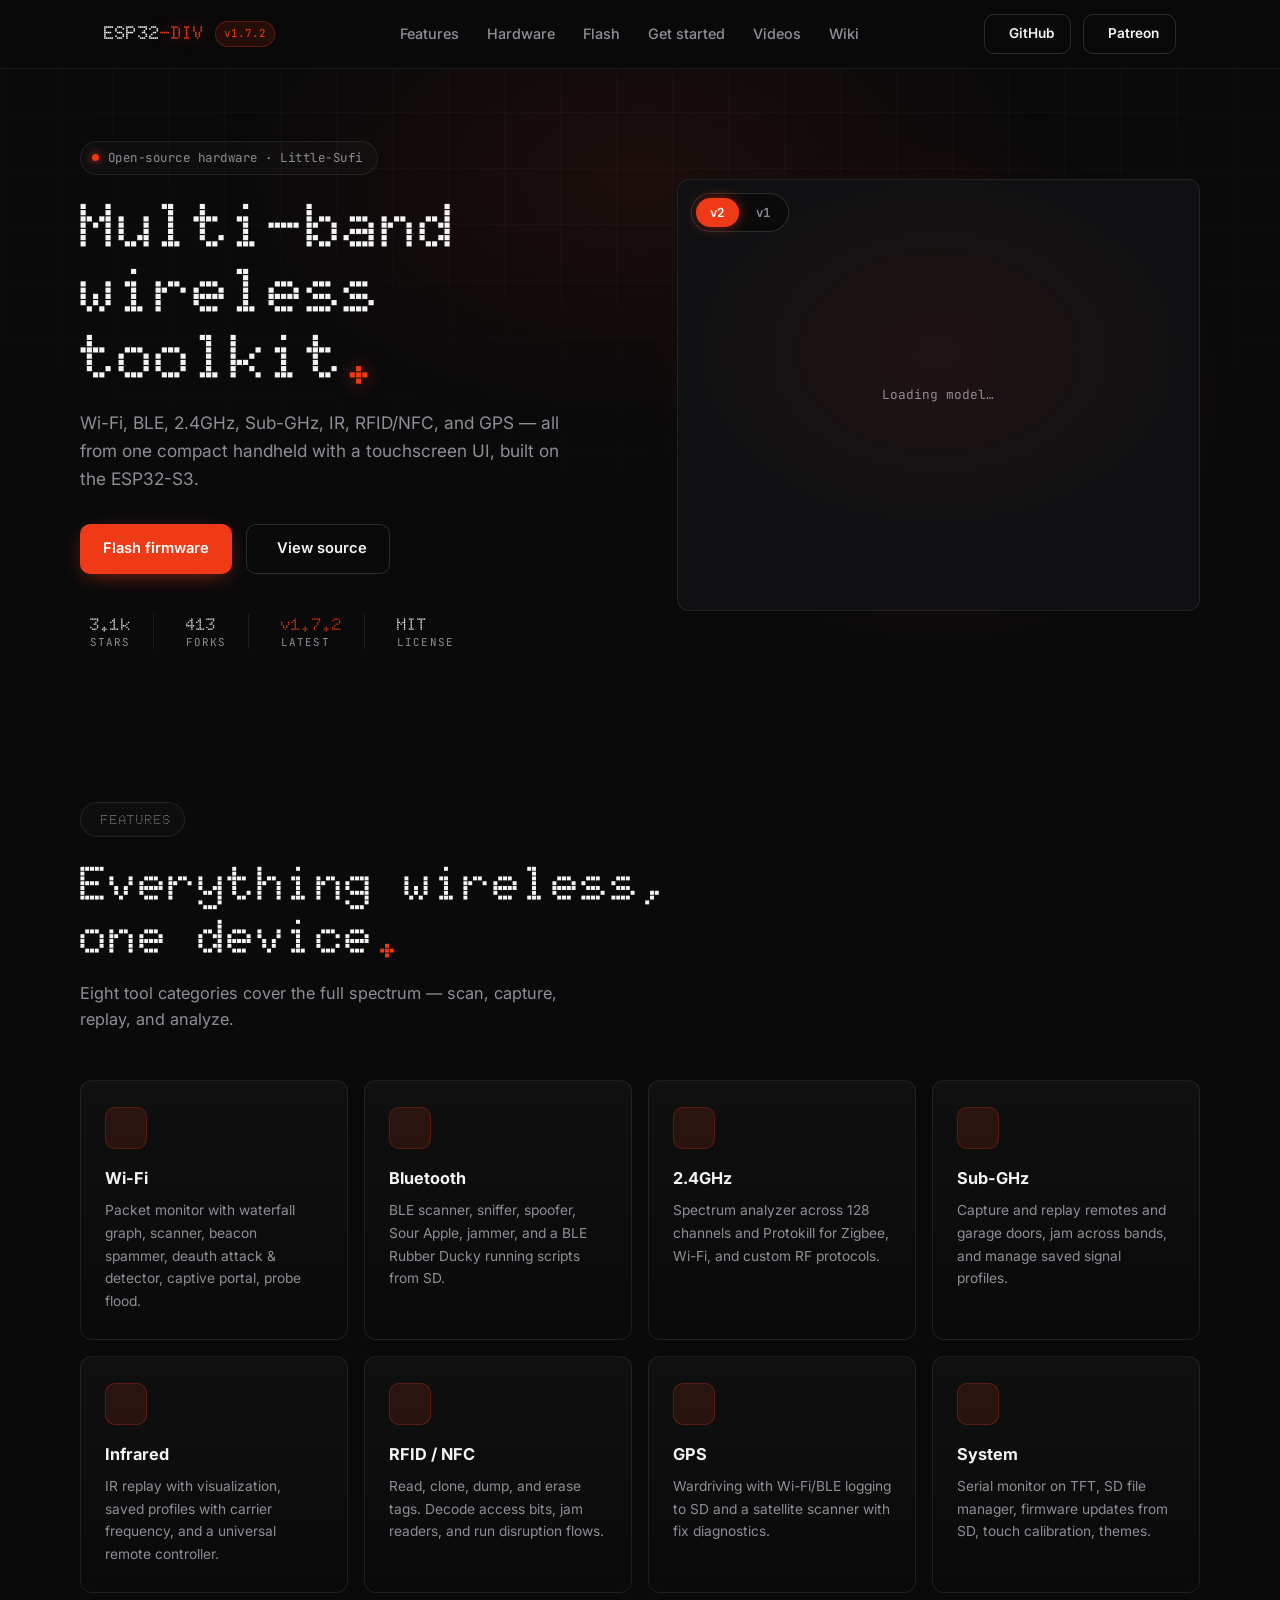
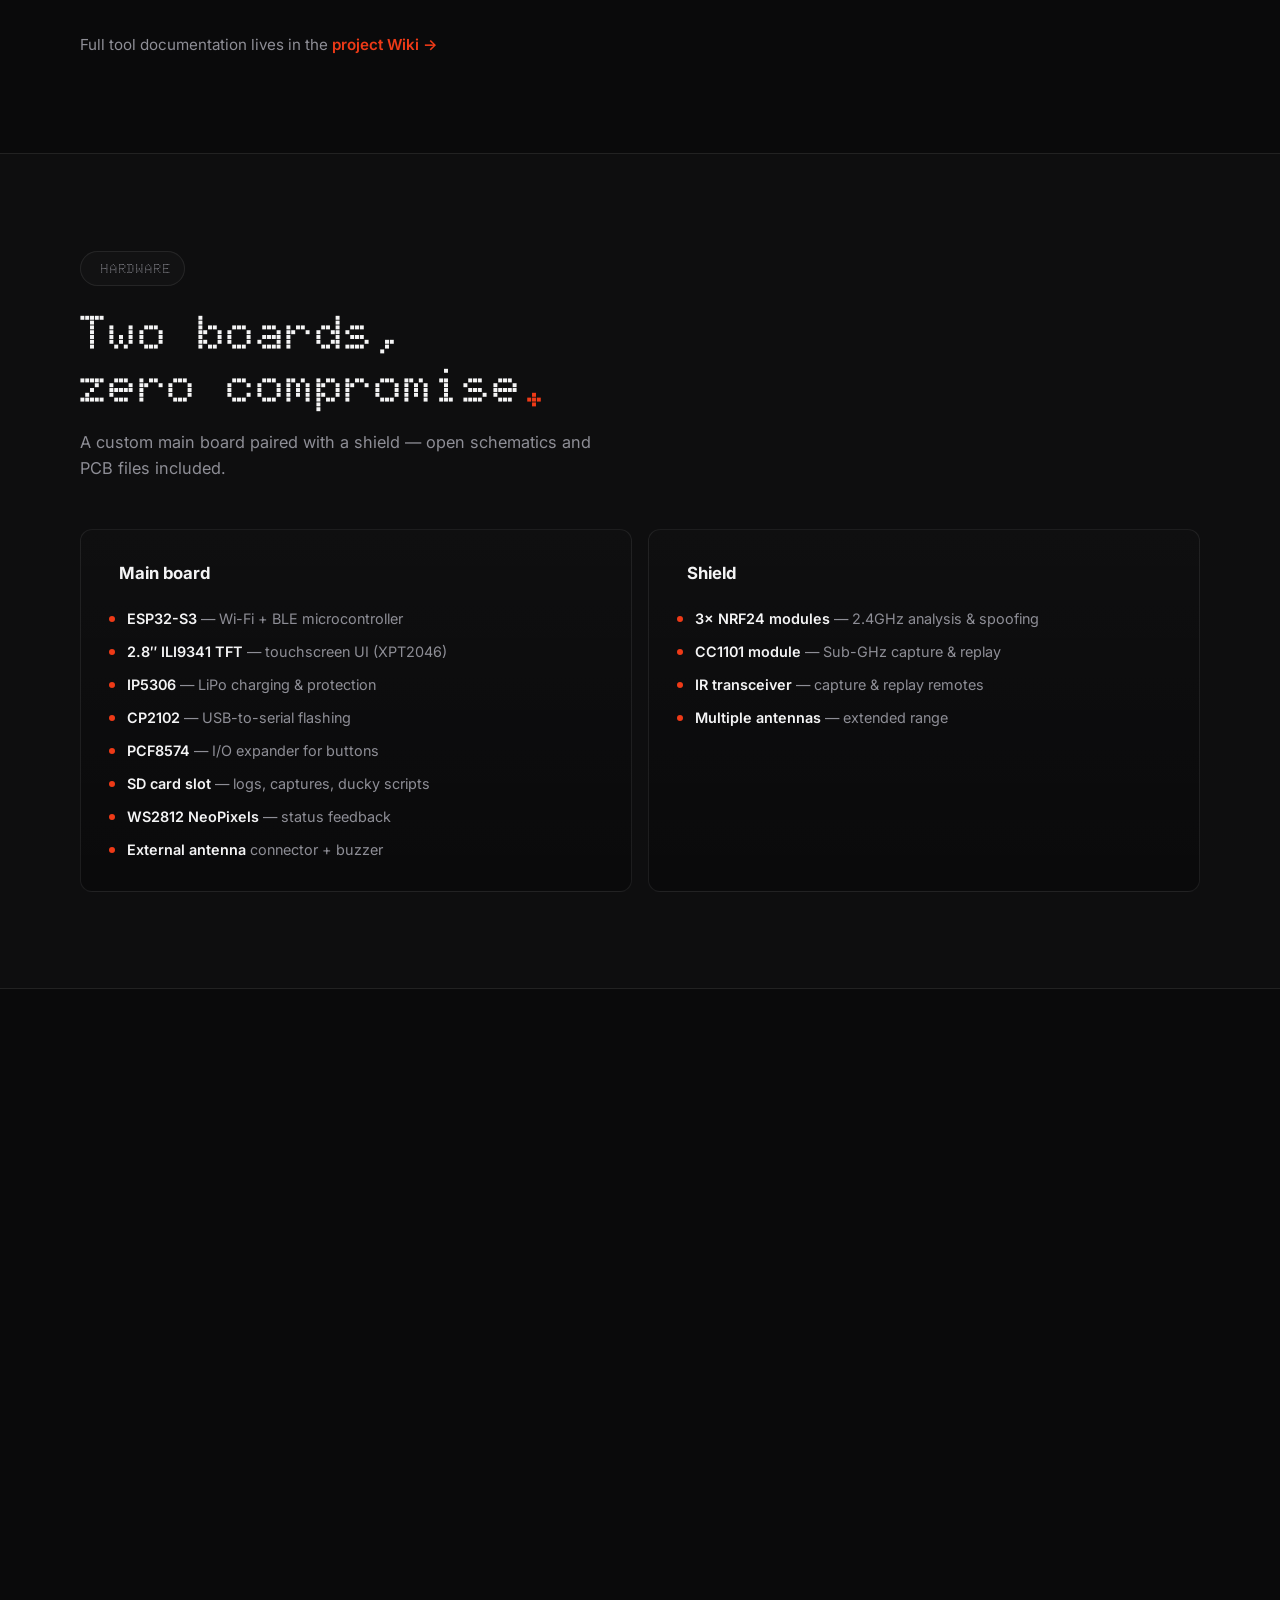
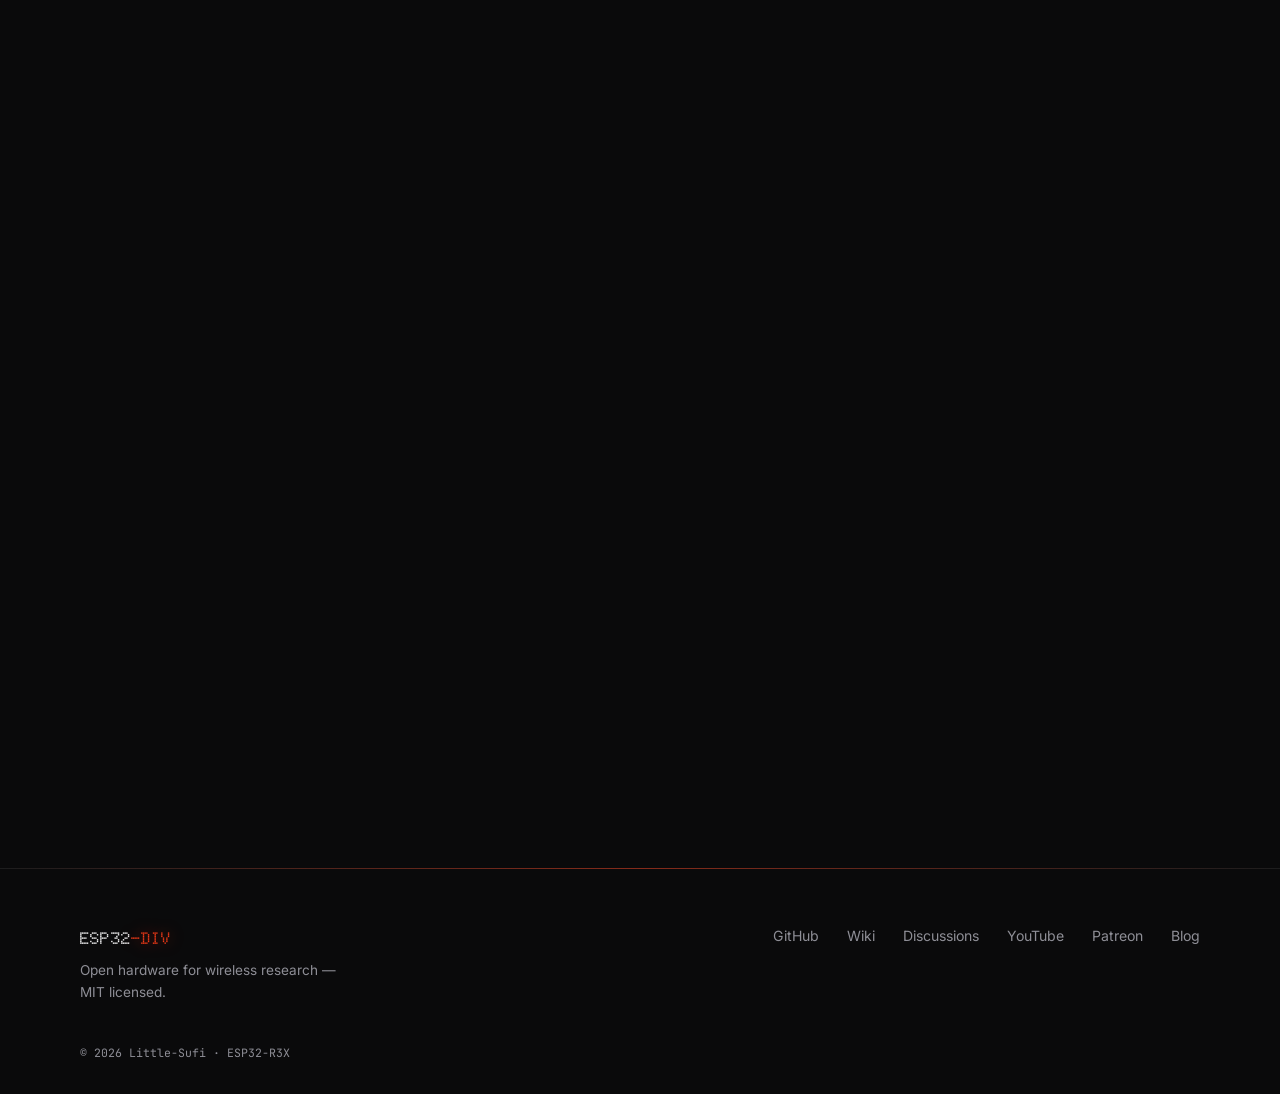
==== docs/index.html @ d854c5d6 "Release ESP32-R3X v2.0.0 firmware by Little-Sufi (ESP32-S3 ONLY) with custom R3X cyber animations an" ====
<!DOCTYPE html>
<html lang="en">
<head>
  <meta charset="UTF-8" />
  <meta name="viewport" content="width=device-width, initial-scale=1.0" />
  <meta name="description" content="ESP32-R3X — open-source multi-band wireless toolkit on ESP32-S3. Wi-Fi, BLE, 2.4GHz, Sub-GHz, IR, RFID/NFC, and GPS in one handheld device." />
  <title>ESP32-R3X — Multi-band Wireless Toolkit</title>
  <meta name="theme-color" content="#0a0a0b" />

  <meta property="og:type" content="website" />
  <meta property="og:title" content="ESP32-R3X — Multi-band Wireless Toolkit" />
  <meta property="og:description" content="Wi-Fi, BLE, 2.4GHz, Sub-GHz, IR, RFID/NFC, and GPS — one open-source handheld built on ESP32-S3." />
  <meta name="twitter:card" content="summary_large_image" />
  <meta name="twitter:title" content="ESP32-R3X — Little-Sufi" />
  <meta name="twitter:description" content="Open-source multi-band wireless research toolkit on ESP32-S3." />

  <link rel="icon" href="favicon.svg" type="image/svg+xml" />
  <link rel="preconnect" href="https://fonts.googleapis.com" />
  <link rel="preconnect" href="https://fonts.gstatic.com" crossorigin />
  <link href="https://fonts.googleapis.com/css2?family=Inter:wght@400;500;600;700;800&family=JetBrains+Mono:wght@400;500;600&family=Doto:wght@100..900&display=swap" rel="stylesheet" />
  <link rel="stylesheet" href="https://cdn.jsdelivr.net/npm/@tabler/icons-webfont@2.44.0/tabler-icons.min.css" />
  <link rel="stylesheet" href="https://cdn.jsdelivr.net/npm/@hackernoon/pixel-icon-library/fonts/iconfont.css" />
  <link rel="stylesheet" href="style.css" />

  <!-- ESP Web Tools -->
  <script type="module" src="https://unpkg.com/esp-web-tools@10/dist/web/install-button.js?module"></script>

  <script type="importmap">
    {
      "imports": {
        "three": "./vendor/three.module.js",
        "three/addons/": "./vendor/"
      }
    }
  </script>
</head>
<body>

  <!-- ── Navbar ────────────────────────────── -->
  <header class="nav">
    <div class="nav__inner">
      <a href="#" class="nav__brand">
        <span class="nav__logo">ESP32<em>-DIV</em></span>
        <span class="nav__badge" data-repo-version>v1.7.2</span>
      </a>
      <nav class="nav__links" id="nav-links">
        <a href="#features">Features</a>
        <a href="#hardware">Hardware</a>
        <a href="#flash">Flash</a>
        <a href="#start">Get started</a>
        <a href="#videos">Videos</a>
        <a href="https://github.com/Little-Sufi/ESP32-R3X/wiki" target="_blank" rel="noopener">Wiki</a>
      </nav>
      <div class="nav__actions">
        <a class="btn btn--ghost btn--sm" href="https://github.com/Little-Sufi/ESP32-R3X" target="_blank" rel="noopener">
          <i class="hn hn-github"></i> GitHub
        </a>
        <a class="btn btn--ghost btn--sm" href="https://www.patreon.com/c/Little-Sufi" target="_blank" rel="noopener">
          <i class="hn hn-heart"></i> Patreon
        </a>
        <button class="nav__burger" id="nav-burger" aria-label="Menu"><i class="ti ti-menu-2"></i></button>
      </div>
    </div>
  </header>

  <main>

    <!-- ── Hero ────────────────────────────── -->
    <section class="hero">
      <div class="hero__inner">
        <div class="hero__copy">
          <p class="hero__kicker"><span class="hero__kicker-dot"></span>Open-source hardware · Little-Sufi</p>
          <h1 class="hero__title">Multi-band wireless toolkit<span class="accent">.</span></h1>
          <p class="hero__sub">
            Wi-Fi, BLE, 2.4GHz, Sub-GHz, IR, RFID/NFC, and GPS — all from one compact
            handheld with a touchscreen UI, built on the ESP32-S3.
          </p>
          <div class="hero__cta">
            <a href="#flash" class="btn btn--primary">Flash firmware</a>
            <a href="https://github.com/Little-Sufi/ESP32-R3X" class="btn btn--ghost" target="_blank" rel="noopener">
              <i class="hn hn-github"></i> View source
            </a>
          </div>
          <div class="hero__stats">
            <div class="stat">
              <i class="hn hn-star stat__icon" aria-hidden="true"></i>
              <div class="stat__body">
                <span class="stat__v" id="repo-stars">3.1k</span>
                <span class="stat__l">stars</span>
              </div>
            </div>
            <div class="stat">
              <i class="hn hn-fork stat__icon" aria-hidden="true"></i>
              <div class="stat__body">
                <span class="stat__v" id="repo-forks">413</span>
                <span class="stat__l">forks</span>
              </div>
            </div>
            <div class="stat">
              <i class="hn hn-tag stat__icon" aria-hidden="true"></i>
              <div class="stat__body">
                <span class="stat__v" data-repo-version>v1.7.2</span>
                <span class="stat__l">latest</span>
              </div>
            </div>
            <div class="stat">
              <i class="hn hn-check-circle stat__icon" aria-hidden="true"></i>
              <div class="stat__body">
                <span class="stat__v">MIT</span>
                <span class="stat__l">license</span>
              </div>
            </div>
          </div>
        </div>
        <div class="hero__visual">
          <div class="model-switch" id="model-switch" data-target="hero-viewer" role="group" aria-label="Choose board model">
            <button type="button" class="is-active" data-model-src="models/ESP32R3X2.glb">v2</button>
            <button type="button" data-model-src="models/ESP32R3Xv1.glb?v=20260613b">v1</button>
          </div>
          <div class="viewer" id="hero-viewer" data-model="models/ESP32R3X2.glb">
            <canvas></canvas>
            <p class="viewer__status">Loading model…</p>
            <span class="viewer__hint"><i class="ti ti-hand-move"></i> drag to rotate</span>
          </div>
        </div>
      </div>
    </section>

    <!-- ── Features ────────────────────────── -->
    <section class="section" id="features">
      <div class="section__inner">
        <span class="eyebrow"><i class="hn hn-wifi"></i>Features</span>
        <h2 class="section__title">Everything wireless,<br />one device<span class="accent">.</span></h2>
        <p class="section__sub">Eight tool categories cover the full spectrum — scan, capture, replay, and analyze.</p>

        <div class="grid">
          <div class="card" data-reveal>
            <div class="card__icon"><i class="ti ti-wifi"></i></div>
            <h3 class="card__title">Wi-Fi</h3>
            <p class="card__desc">Packet monitor with waterfall graph, scanner, beacon spammer, deauth attack &amp; detector, captive portal, probe flood.</p>
          </div>
          <div class="card" data-reveal>
            <div class="card__icon"><i class="ti ti-bluetooth"></i></div>
            <h3 class="card__title">Bluetooth</h3>
            <p class="card__desc">BLE scanner, sniffer, spoofer, Sour Apple, jammer, and a BLE Rubber Ducky running scripts from SD.</p>
          </div>
          <div class="card" data-reveal>
            <div class="card__icon"><i class="ti ti-antenna"></i></div>
            <h3 class="card__title">2.4GHz</h3>
            <p class="card__desc">Spectrum analyzer across 128 channels and Protokill for Zigbee, Wi-Fi, and custom RF protocols.</p>
          </div>
          <div class="card" data-reveal>
            <div class="card__icon"><i class="ti ti-radio"></i></div>
            <h3 class="card__title">Sub-GHz</h3>
            <p class="card__desc">Capture and replay remotes and garage doors, jam across bands, and manage saved signal profiles.</p>
          </div>
          <div class="card" data-reveal>
            <div class="card__icon"><i class="ti ti-device-remote"></i></div>
            <h3 class="card__title">Infrared</h3>
            <p class="card__desc">IR replay with visualization, saved profiles with carrier frequency, and a universal remote controller.</p>
          </div>
          <div class="card" data-reveal>
            <div class="card__icon"><i class="ti ti-nfc"></i></div>
            <h3 class="card__title">RFID / NFC</h3>
            <p class="card__desc">Read, clone, dump, and erase tags. Decode access bits, jam readers, and run disruption flows.</p>
          </div>
          <div class="card" data-reveal>
            <div class="card__icon"><i class="ti ti-satellite"></i></div>
            <h3 class="card__title">GPS</h3>
            <p class="card__desc">Wardriving with Wi-Fi/BLE logging to SD and a satellite scanner with fix diagnostics.</p>
          </div>
          <div class="card" data-reveal>
            <div class="card__icon"><i class="ti ti-settings"></i></div>
            <h3 class="card__title">System</h3>
            <p class="card__desc">Serial monitor on TFT, SD file manager, firmware updates from SD, touch calibration, themes.</p>
          </div>
        </div>

        <p class="section__more">
          Full tool documentation lives in the
          <a href="https://github.com/Little-Sufi/ESP32-R3X/wiki" target="_blank" rel="noopener">project Wiki →</a>
        </p>
      </div>
    </section>

    <!-- ── Hardware ────────────────────────── -->
    <section class="section section--alt" id="hardware">
      <div class="section__inner">
        <span class="eyebrow"><i class="hn hn-cog"></i>Hardware</span>
        <h2 class="section__title">Two boards,<br />zero compromise<span class="accent">.</span></h2>
        <p class="section__sub">A custom main board paired with a shield — open schematics and PCB files included.</p>

        <div class="hw">
          <div class="hw__col" data-reveal>
            <h3 class="hw__head"><i class="ti ti-cpu"></i> Main board</h3>
            <ul class="hw__list">
              <li><strong>ESP32-S3</strong> — Wi-Fi + BLE microcontroller</li>
              <li><strong>2.8″ ILI9341 TFT</strong> — touchscreen UI (XPT2046)</li>
              <li><strong>IP5306</strong> — LiPo charging &amp; protection</li>
              <li><strong>CP2102</strong> — USB-to-serial flashing</li>
              <li><strong>PCF8574</strong> — I/O expander for buttons</li>
              <li><strong>SD card slot</strong> — logs, captures, ducky scripts</li>
              <li><strong>WS2812 NeoPixels</strong> — status feedback</li>
              <li><strong>External antenna</strong> connector + buzzer</li>
            </ul>
          </div>
          <div class="hw__col" data-reveal>
            <h3 class="hw__head"><i class="ti ti-shield"></i> Shield</h3>
            <ul class="hw__list">
              <li><strong>3× NRF24 modules</strong> — 2.4GHz analysis &amp; spoofing</li>
              <li><strong>CC1101 module</strong> — Sub-GHz capture &amp; replay</li>
              <li><strong>IR transceiver</strong> — capture &amp; replay remotes</li>
              <li><strong>Multiple antennas</strong> — extended range</li>
            </ul>
          </div>
        </div>
      </div>
    </section>

    <!-- ── Web Flasher ─────────────────────── -->
    <section class="section" id="flash">
      <div class="section__inner">
        <span class="eyebrow"><i class="hn hn-bolt"></i>Flash</span>
        <h2 class="section__title">Flash from<br />your browser<span class="accent">.</span></h2>
        <p class="section__sub">No toolchain needed — pick your board, plug in USB, and flash <span data-repo-version>v1.7.2</span> over Web Serial.</p>

        <div class="flasher" data-reveal>
          <div class="flasher__head">
            <div>
              <p class="flasher__label">Latest firmware</p>
              <p class="flasher__ver" data-repo-version>v1.7.2</p>
            </div>
            <a class="flasher__releases" id="releases-link" href="https://github.com/Little-Sufi/ESP32-R3X/releases" target="_blank" rel="noopener">
              All releases <i class="ti ti-arrow-up-right"></i>
            </a>
          </div>

          <div class="flasher__boards" id="board-picker">
            <button class="board is-active"
              data-board="v2"
              data-chip="ESP32-S3" data-size="1.7 MB" data-esptool="esp32s3">
              <span class="board__name">ESP32-R3X v2</span>
              <span class="board__chip">ESP32-S3 · custom PCB</span>
            </button>
            <button class="board"
              data-board="v1"
              data-chip="ESP32" data-size="1.8 MB" data-esptool="esp32">
              <span class="board__name">ESP32-R3X v1</span>
              <span class="board__chip">ESP32 · custom PCB</span>
            </button>
            <button class="board"
              data-board="cyd"
              data-chip="ESP32" data-size="1.8 MB" data-esptool="esp32">
              <span class="board__name">CYD</span>
              <span class="board__chip">ESP32 · Cheap Yellow Display</span>
            </button>
          </div>

          <div class="flasher__file">
            <i class="ti ti-file-code"></i>
            <div class="flasher__file-info">
              <span class="flasher__file-name" id="fw-name">ESP32-R3X-v2-v1.7.2-merged.bin</span>
              <span class="flasher__file-meta" id="fw-meta">ESP32-S3 · 1.7 MB · complete image (bootloader + partitions + app)</span>
            </div>
            <span class="flasher__file-tag" data-repo-version>v1.7.2</span>
          </div>

          <p class="flasher__warn" id="fw-stale-warn" hidden>
            <i class="ti ti-alert-circle"></i>
            Bundled web-flasher image for <span data-repo-version>v1.7.2</span> isn’t on this site yet —
            <a id="release-dl-link" href="https://github.com/Little-Sufi/ESP32-R3X/releases/latest" target="_blank" rel="noopener">download from GitHub Releases</a>.
          </p>

          <div class="flasher__action">
            <esp-web-install-button id="install-btn" manifest="manifest.json">
              <button slot="activate" class="btn btn--primary"><i class="hn hn-bolt"></i> Install firmware</button>
              <span slot="unsupported"></span>
              <span slot="not-allowed"></span>
            </esp-web-install-button>
            <a class="btn btn--ghost" id="dl-btn" href="firmware/ESP32-R3X-v2-v1.7.2-merged.bin" download>
              <i class="hn hn-download"></i> Download .bin
            </a>
          </div>

          <p class="flasher__warn" id="browser-warn">
            <i class="ti ti-alert-circle"></i>
            Web Serial requires Chrome or Edge on desktop. You can still download the binary and flash it with esptool below.
          </p>

          <p class="flasher__desktop">
            <a href="https://github.com/Little-Sufi/ESP32-R3X/tree/main/tools/esp32-r3x-flasher" target="_blank" rel="noopener">
              <i class="hn hn-cloud-download-alt"></i> Prefer a desktop app? Use ESP32-R3X Flasher
            </a>
            ·
            <a href="#start" data-start-tab="desktop">Setup guide</a>
          </p>

          <details class="flasher__alt">
            <summary><i class="ti ti-terminal-2"></i> Flash with esptool instead</summary>
            <div class="flasher__cmd-row">
              <code class="flasher__cmd" id="esptool-cmd">esptool.py --chip esp32s3 --baud 921600 write_flash 0x0 ESP32-R3X-v2-v1.7.2-merged.bin</code>
              <button class="btn btn--ghost btn--sm" id="copy-cmd" title="Copy command"><i class="ti ti-copy"></i></button>
            </div>
          </details>

          <ul class="flasher__tips">
            <li><i class="ti ti-plug"></i><span>Device not detected? Hold <strong>BOOT</strong>, tap <strong>RESET</strong>, then release BOOT and retry.</span></li>
            <li><i class="ti ti-usb"></i><span>Use a data-capable USB cable, not a charge-only one.</span></li>
            <li><i class="ti ti-info-circle"></i><span>Works on blank chips too — the installer writes the bootloader, partitions, and app. First install? Choose <strong>Erase&nbsp;device</strong> when prompted.</span></li>
            <li><i class="ti ti-refresh"></i><span>After flashing finishes, <strong>press&nbsp;RESET</strong> (or replug USB) — the board doesn't always restart on its own.</span></li>
          </ul>
        </div>
      </div>
    </section>

    <!-- ── Getting started ─────────────────── -->
    <section class="section section--alt" id="start">
      <div class="section__inner">
        <span class="eyebrow"><i class="hn hn-book"></i>Get started</span>
        <h2 class="section__title">Up and running<br />in minutes<span class="accent">.</span></h2>
        <p class="section__sub">Pick a method below. Full details in the <a href="https://github.com/Little-Sufi/ESP32-R3X/wiki/Firmware-Upload" target="_blank" rel="noopener">Firmware Upload wiki</a>.</p>

        <div class="start-tabs" id="start-tabs" data-reveal>
          <div class="start-tabs__nav" role="tablist" aria-label="Programming methods">
            <button type="button" class="start-tab is-active" role="tab" aria-selected="true" data-tab="web">
              <i class="hn hn-bolt" aria-hidden="true"></i> Web flasher
            </button>
            <button type="button" class="start-tab" role="tab" aria-selected="false" data-tab="desktop">
              <i class="hn hn-cloud-download-alt" aria-hidden="true"></i> DIV Flasher
            </button>
            <button type="button" class="start-tab" role="tab" aria-selected="false" data-tab="ota-sd">
              <i class="hn hn-wifi" aria-hidden="true"></i> OTA / SD
            </button>
            <button type="button" class="start-tab" role="tab" aria-selected="false" data-tab="flash-tool">
              <i class="hn hn-file-import" aria-hidden="true"></i> Flash tool
            </button>
            <button type="button" class="start-tab" role="tab" aria-selected="false" data-tab="esptool">
              <i class="hn hn-laptop-code" aria-hidden="true"></i> esptool
            </button>
            <button type="button" class="start-tab" role="tab" aria-selected="false" data-tab="arduino">
              <i class="hn hn-code" aria-hidden="true"></i> Arduino IDE
            </button>
          </div>

          <div class="start-tabs__panels">
            <div class="start-panel is-active" data-panel="web" role="tabpanel">
              <ol class="steps">
                <li class="step">
                  <span class="step__num">01</span>
                  <div>
                    <h3 class="step__title">Enter flash mode</h3>
                    <p class="step__desc">Hold <strong>BOOT</strong>, press <strong>RESET</strong>, release BOOT — then plug in USB-C.</p>
                  </div>
                </li>
                <li class="step">
                  <span class="step__num">02</span>
                  <div>
                    <h3 class="step__title">Flash in the browser</h3>
                    <p class="step__desc">Open the <a href="#flash">web flasher</a>, pick your board (v2, v1, or CYD), and click <strong>Install firmware</strong>. Use Chrome or Edge on desktop.</p>
                  </div>
                </li>
                <li class="step">
                  <span class="step__num">03</span>
                  <div>
                    <h3 class="step__title">Reboot the device</h3>
                    <p class="step__desc">Press <strong>RESET</strong> after the upload finishes — the touchscreen UI boots into the toolkit.</p>
                  </div>
                </li>
                <li class="step">
                  <span class="step__num">04</span>
                  <div>
                    <h3 class="step__title">Explore the Wiki</h3>
                    <p class="step__desc">Tool guides and tutorials live in the <a href="https://github.com/Little-Sufi/ESP32-R3X/wiki" target="_blank" rel="noopener">Wiki</a>.</p>
                  </div>
                </li>
              </ol>
            </div>

            <div class="start-panel" data-panel="desktop" role="tabpanel" hidden>
              <ol class="steps">
                <li class="step">
                  <span class="step__num">01</span>
                  <div>
                    <h3 class="step__title">Get ESP32-R3X Flasher</h3>
                    <p class="step__desc">Download the official desktop app from the repo: <a href="https://github.com/Little-Sufi/ESP32-R3X/tree/main/tools/esp32-r3x-flasher" target="_blank" rel="noopener">tools/esp32-r3x-flasher</a>. Clone the repo or grab just that folder.</p>
                  </div>
                </li>
                <li class="step">
                  <span class="step__num">02</span>
                  <div>
                    <h3 class="step__title">Install and launch</h3>
                    <p class="step__desc">Windows: double-click <strong>ESP32-R3X-Flasher.bat</strong>. Or install deps and run manually:</p>
                    <code class="step__code">pip install -r requirements.txt &amp;&amp; python flash_div.py</code>
                  </div>
                </li>
                <li class="step">
                  <span class="step__num">03</span>
                  <div>
                    <h3 class="step__title">Flash from the GUI</h3>
                    <p class="step__desc">Pick your preset (<strong>ESP32-S3</strong> for v2, <strong>ESP32</strong> for v1/CYD), select the COM port, choose firmware or click download latest from GitHub, then flash. Optional <strong>Erase flash</strong> for first-time installs.</p>
                  </div>
                </li>
                <li class="step">
                  <span class="step__num">04</span>
                  <div>
                    <h3 class="step__title">Reboot the device</h3>
                    <p class="step__desc">Press <strong>RESET</strong> when the log shows success — same result as the web flasher, with a full desktop UI and activity log.</p>
                  </div>
                </li>
              </ol>
            </div>

            <div class="start-panel" data-panel="esptool" role="tabpanel" hidden>
              <p class="start-panel__note">Command-line alternative using a single merged image at offset 0x0. For separate .bin + partitions files, use the <a href="#start" data-start-tab="flash-tool">Flash tool</a> tab instead.</p>
              <ol class="steps">
                <li class="step">
                  <span class="step__num">01</span>
                  <div>
                    <h3 class="step__title">Install esptool</h3>
                    <p class="step__desc">Python 3 required. Install the flasher utility:</p>
                    <code class="step__code">pip install esptool</code>
                  </div>
                </li>
                <li class="step">
                  <span class="step__num">02</span>
                  <div>
                    <h3 class="step__title">Download the merged binary</h3>
                    <p class="step__desc">Grab the complete image for your board from the <a href="#flash">Flash section</a> or <a href="https://github.com/Little-Sufi/ESP32-R3X/releases" target="_blank" rel="noopener">GitHub releases</a>.</p>
                  </div>
                </li>
                <li class="step">
                  <span class="step__num">03</span>
                  <div>
                    <h3 class="step__title">Flash from terminal</h3>
                    <p class="step__desc">Enter flash mode, then run (updates with your board selection in the flasher):</p>
                    <div class="step__cmd-row">
                      <code class="step__code" id="start-esptool-cmd">esptool.py --chip esp32s3 --baud 921600 write_flash 0x0 ESP32-R3X-v2-v1.7.2-merged.bin</code>
                      <button class="btn btn--ghost btn--sm" id="start-copy-cmd" title="Copy command"><i class="hn hn-copy"></i></button>
                    </div>
                  </div>
                </li>
                <li class="step">
                  <span class="step__num">04</span>
                  <div>
                    <h3 class="step__title">Reboot and verify</h3>
                    <p class="step__desc">Press <strong>RESET</strong>. If the device boot-loops after a major upgrade, run <code class="step__code step__code--inline">esptool.py erase_flash</code> once, then re-flash.</p>
                  </div>
                </li>
              </ol>
            </div>

            <div class="start-panel" data-panel="arduino" role="tabpanel" hidden>
              <p class="start-panel__note">For building and uploading the sketch from source — see <a href="https://github.com/Little-Sufi/ESP32-R3X/wiki/Firmware-Upload#method-3-upload-sketch-via-arduino-ide" target="_blank" rel="noopener">Method 3</a> in the wiki.</p>
              <ol class="steps">
                <li class="step">
                  <span class="step__num">01</span>
                  <div>
                    <h3 class="step__title">Install Arduino IDE &amp; ESP32 core</h3>
                    <p class="step__desc">Install <a href="https://www.arduino.cc/en/software" target="_blank" rel="noopener">Arduino IDE 2.x</a>, open Board Manager, and install <strong>esp32 by Espressif Systems (v2.0.10)</strong>.</p>
                  </div>
                </li>
                <li class="step">
                  <span class="step__num">02</span>
                  <div>
                    <h3 class="step__title">Replace platform.txt</h3>
                    <p class="step__desc">Download <code class="step__code step__code--inline">platform.txt</code> from the repo <a href="https://github.com/Little-Sufi/ESP32-R3X/tree/main/Flash%20File" target="_blank" rel="noopener">Flash File</a> folder and replace the file in your Arduino15 ESP32 package (back up the original first).</p>
                  </div>
                </li>
                <li class="step">
                  <span class="step__num">03</span>
                  <div>
                    <h3 class="step__title">Install project libraries</h3>
                    <p class="step__desc">Copy libraries from the repo <a href="https://github.com/Little-Sufi/ESP32-R3X/tree/main/Libraries" target="_blank" rel="noopener">Libraries</a> folder into your Arduino <strong>libraries</strong> directory, then restart the IDE.</p>
                  </div>
                </li>
                <li class="step">
                  <span class="step__num">04</span>
                  <div>
                    <h3 class="step__title">Configure board settings</h3>
                    <p class="step__desc">Open the sketch from the repo. Board: <strong>ESP32 S3 Dev Module</strong> (v2) or classic <strong>ESP32</strong> (v1/CYD). Partition scheme: <strong>Minimal SPIFFS</strong>. Upload speed: <strong>921600</strong> (or 115200 if unstable).</p>
                  </div>
                </li>
                <li class="step">
                  <span class="step__num">05</span>
                  <div>
                    <h3 class="step__title">Verify and upload</h3>
                    <p class="step__desc">Click <strong>Verify</strong>, then <strong>Upload</strong>. Enter download mode (hold BOOT, press RESET) if prompted. Check the TFT or serial monitor at <strong>115200 baud</strong>.</p>
                  </div>
                </li>
              </ol>
            </div>

            <div class="start-panel" data-panel="ota-sd" role="tabpanel" hidden>
              <p class="start-panel__note">Recommended for updates when main firmware is already running — no PC required. See <a href="https://github.com/Little-Sufi/ESP32-R3X/wiki/Firmware-Upload#method-1-update-firmware-via-ota-or-sd-card-recommended" target="_blank" rel="noopener">Method 1</a> in the wiki.</p>

              <h3 class="start-subhead"><i class="hn hn-wifi"></i> OTA update</h3>
              <ol class="steps">
                <li class="step">
                  <span class="step__num">01</span>
                  <div>
                    <h3 class="step__title">Host the firmware file</h3>
                    <p class="step__desc">Download the latest <strong>.bin</strong> from <a href="https://github.com/Little-Sufi/ESP32-R3X/releases" target="_blank" rel="noopener">GitHub releases</a> and host it on a local server or device. Note the URL (e.g. <code class="step__code step__code--inline">http://192.168.1.100/firmware.bin</code>).</p>
                  </div>
                </li>
                <li class="step">
                  <span class="step__num">02</span>
                  <div>
                    <h3 class="step__title">Connect to Wi-Fi</h3>
                    <p class="step__desc">On the TFT, open <strong>Wi-Fi Settings</strong>, select your network, and enter the password with the on-screen keyboard.</p>
                  </div>
                </li>
                <li class="step">
                  <span class="step__num">03</span>
                  <div>
                    <h3 class="step__title">Run OTA update</h3>
                    <p class="step__desc">Go to <strong>Firmware Update → OTA Update</strong>, enter the firmware URL, and press <strong>Update</strong>. The device reboots when finished.</p>
                  </div>
                </li>
              </ol>

              <h3 class="start-subhead"><i class="hn hn-download"></i> SD card update</h3>
              <ol class="steps">
                <li class="step">
                  <span class="step__num">01</span>
                  <div>
                    <h3 class="step__title">Prepare the SD card</h3>
                    <p class="step__desc">Format a microSD card to <strong>FAT32</strong>. Download the <strong>.bin</strong>, rename it to <code class="step__code step__code--inline">firmware.bin</code>, and place it in the card root directory.</p>
                  </div>
                </li>
                <li class="step">
                  <span class="step__num">02</span>
                  <div>
                    <h3 class="step__title">Insert and update</h3>
                    <p class="step__desc">Power off, insert the SD card, then power on. Open <strong>Firmware Update → SD Card Update</strong>, select <code class="step__code step__code--inline">firmware.bin</code>, and press <strong>Update</strong>.</p>
                  </div>
                </li>
                <li class="step">
                  <span class="step__num">03</span>
                  <div>
                    <h3 class="step__title">Verify and clean up</h3>
                    <p class="step__desc">Confirm the new version on the TFT or serial monitor (115200 baud). The file may be renamed to <code class="step__code step__code--inline">firmware.bak</code> — remove or reformat the card for future updates.</p>
                  </div>
                </li>
              </ol>
              <p class="start-panel__foot">First-time install? Use the <a href="#start" data-start-tab="web">web flasher</a>, <a href="#start" data-start-tab="desktop">DIV Flasher</a>, or <a href="#start" data-start-tab="flash-tool">Flash tool</a> tabs instead.</p>
            </div>

            <div class="start-panel" data-panel="flash-tool" role="tabpanel" hidden>
              <p class="start-panel__note">Espressif Flash Download Tool — ideal for initial setup, recovery, or bricked devices. See <a href="https://github.com/Little-Sufi/ESP32-R3X/wiki/Firmware-Upload#method-2-flash-a-bin-file-with-flash-download-tool" target="_blank" rel="noopener">Method 2</a> in the wiki.</p>
              <ol class="steps">
                <li class="step">
                  <span class="step__num">01</span>
                  <div>
                    <h3 class="step__title">Get firmware files</h3>
                    <p class="step__desc">Download the app <strong>.bin</strong> from <a href="https://github.com/Little-Sufi/ESP32-R3X/tree/main/Pre-compiled%20Bin" target="_blank" rel="noopener">Pre-compiled Bin</a> and the <strong>.partitions</strong> file from <a href="https://github.com/Little-Sufi/ESP32-R3X/tree/main/Flash%20File" target="_blank" rel="noopener">Flash File</a>.</p>
                  </div>
                </li>
                <li class="step">
                  <span class="step__num">02</span>
                  <div>
                    <h3 class="step__title">Install Flash Download Tool</h3>
                    <p class="step__desc">Download the <a href="https://www.espressif.com/en/support/download/other-tools" target="_blank" rel="noopener">Espressif Flash Download Tool</a>. On Windows, run as Administrator.</p>
                  </div>
                </li>
                <li class="step">
                  <span class="step__num">03</span>
                  <div>
                    <h3 class="step__title">Enter download mode</h3>
                    <p class="step__desc">Connect USB, hold <strong>BOOT</strong>, press <strong>RESET</strong>, release both. Select the correct <strong>COM port</strong> (install CP2102/CH340 drivers if missing).</p>
                  </div>
                </li>
                <li class="step">
                  <span class="step__num">04</span>
                  <div>
                    <h3 class="step__title">Configure flash offsets</h3>
                    <p class="step__desc">Chip: <strong>ESP32-S3</strong> (v2) or <strong>ESP32</strong> (v1/CYD). SPI mode <strong>DIO</strong>, speed <strong>40&nbsp;MHz</strong>. App <strong>.bin</strong> → offset <code class="step__code step__code--inline">0x10000</code>. Partitions file → offset <code class="step__code step__code--inline">0x8000</code>.</p>
                  </div>
                </li>
                <li class="step">
                  <span class="step__num">05</span>
                  <div>
                    <h3 class="step__title">Flash and verify</h3>
                    <p class="step__desc">Click <strong>START</strong> and wait for “FINISH”. Power-cycle the device and check the TFT or serial monitor. Try 20&nbsp;MHz or a different USB cable if flashing fails.</p>
                  </div>
                </li>
              </ol>
            </div>
          </div>
        </div>
      </div>
    </section>

    <!-- ── Videos ──────────────────────────── -->
    <section class="section" id="videos">
      <div class="section__inner">
        <span class="eyebrow"><i class="hn hn-youtube"></i>Videos</span>
        <h2 class="section__title">Watch it<br />in action<span class="accent">.</span></h2>
        <p class="section__sub">Build guides, demos, and tool walkthroughs from the official ESP32-R3X playlist.</p>

        <div class="video" data-reveal>
          <div class="video__layout">
            <div class="video__player">
              <div class="video__frame">
                <iframe
                  id="video-player"
                  src="https://www.youtube.com/embed/2YumcTh3O7s?rel=0"
                  title="ESP32-R3X video player"
                  allow="accelerometer; autoplay; clipboard-write; encrypted-media; gyroscope; picture-in-picture; web-share"
                  allowfullscreen
                  loading="lazy"
                  referrerpolicy="strict-origin-when-cross-origin"
                ></iframe>
              </div>
            </div>
            <div class="video__side">
              <div class="video__grid" id="video-grid" aria-label="ESP32-R3X playlist videos"></div>
            </div>
          </div>
          <p class="video__meta">
            <a href="https://youtube.com/playlist?list=PLwydWA9gIJ2p14uvDDpcJkhcJB90Wm7PZ" target="_blank" rel="noopener">
              Open full playlist on YouTube →
            </a>
          </p>
        </div>
      </div>
    </section>

  </main>

  <!-- ── Footer ──────────────────────────── -->
  <footer class="footer">
    <div class="footer__inner">
      <div class="footer__brand">
        <span class="nav__logo">ESP32<em>-DIV</em></span>
        <p class="footer__tag">Open hardware for wireless research — MIT licensed.</p>
      </div>
      <div class="footer__links">
        <a href="https://github.com/Little-Sufi/ESP32-R3X" target="_blank" rel="noopener"><i class="hn hn-github"></i> GitHub</a>
        <a href="https://github.com/Little-Sufi/ESP32-R3X/wiki" target="_blank" rel="noopener"><i class="hn hn-book"></i> Wiki</a>
        <a href="https://github.com/Little-Sufi/ESP32-R3X/discussions" target="_blank" rel="noopener"><i class="hn hn-message"></i> Discussions</a>
        <a href="https://youtube.com/playlist?list=PLwydWA9gIJ2p14uvDDpcJkhcJB90Wm7PZ" target="_blank" rel="noopener"><i class="hn hn-youtube"></i> YouTube</a>
        <a href="https://www.patreon.com/c/Little-Sufi" target="_blank" rel="noopener"><i class="hn hn-heart"></i> Patreon</a>
        <a href="https://Little-Sufi.net" target="_blank" rel="noopener"><i class="hn hn-globe"></i> Blog</a>
      </div>
    </div>
    <p class="footer__copy">© 2026 Little-Sufi · ESP32-R3X</p>
  </footer>

  <script type="module" src="project-viewer.js"></script>
  <script src="main.js"></script>
</body>
</html>
---- docs/style.css ----
/* ── ESP32-R3X — clean minimal theme ───────────────── */

:root {
  --bg: #0a0a0b;
  --bg-soft: #101012;
  --fg: #f4f4f5;
  --muted: #8e8e96;
  --accent: #ee3a17;
  --accent-soft: rgba(238, 58, 23, 0.12);
  --border: rgba(255, 255, 255, 0.08);
  --border-strong: rgba(255, 255, 255, 0.14);
  --sans: "Inter", system-ui, -apple-system, sans-serif;
  --mono: "JetBrains Mono", ui-monospace, monospace;
  --pixel: "Doto", "JetBrains Mono", ui-monospace, monospace;
  --radius: 12px;
  --maxw: 1120px;
}

* { box-sizing: border-box; margin: 0; padding: 0; }

html { scroll-behavior: auto; }

body {
  background: var(--bg);
  color: var(--fg);
  font-family: var(--sans);
  font-size: 16px;
  line-height: 1.6;
  -webkit-font-smoothing: antialiased;
}

a { color: inherit; }

::selection { background: var(--accent); color: #fff; }

.accent { color: var(--accent); }

/* ── Buttons ───────────────────────────── */

.btn {
  display: inline-flex;
  align-items: center;
  gap: 8px;
  padding: 12px 22px;
  border-radius: 10px;
  border: 1px solid transparent;
  font-family: var(--sans);
  font-size: 0.92rem;
  font-weight: 600;
  text-decoration: none;
  cursor: pointer;
  transition: background 0.15s, border-color 0.15s, color 0.15s, transform 0.1s;
}

.btn:active { transform: translateY(1px); }

.btn--primary {
  background: var(--accent);
  color: #fff;
}
.btn--primary:hover { background: #ff4d22; }

.btn--ghost {
  background: transparent;
  color: var(--fg);
  border-color: var(--border-strong);
}
.btn--ghost:hover { border-color: var(--fg); }

.btn--sm { padding: 8px 16px; font-size: 0.85rem; }

/* ── Navbar ────────────────────────────── */

.nav {
  position: sticky;
  top: 0;
  z-index: 100;
  background: rgba(10, 10, 11, 0.94);
  border-bottom: 1px solid var(--border);
}

.nav__inner {
  max-width: var(--maxw);
  margin: 0 auto;
  padding: 14px 24px;
  display: flex;
  align-items: center;
  justify-content: space-between;
  gap: 24px;
}

.nav__brand {
  display: flex;
  align-items: center;
  gap: 10px;
  text-decoration: none;
}

.nav__logo {
  font-weight: 800;
  font-size: 1.05rem;
  letter-spacing: -0.02em;
}
.nav__logo em { color: var(--accent); font-style: normal; }

.nav__badge {
  font-family: var(--mono);
  font-size: 0.68rem;
  padding: 3px 8px;
  border-radius: 99px;
  background: var(--accent-soft);
  color: var(--accent);
  border: 1px solid rgba(238, 58, 23, 0.3);
}

.nav__links {
  display: flex;
  gap: 28px;
}
.nav__links a {
  font-size: 0.9rem;
  font-weight: 500;
  color: var(--muted);
  text-decoration: none;
  transition: color 0.15s;
}
.nav__links a:hover { color: var(--fg); }

.nav__actions { display: flex; align-items: center; gap: 12px; }

.nav__burger {
  display: none;
  background: none;
  border: 1px solid var(--border-strong);
  border-radius: 8px;
  color: var(--fg);
  font-size: 1.2rem;
  padding: 6px 9px;
  cursor: pointer;
}

/* ── Hero ──────────────────────────────── */

.hero { padding: 72px 24px 56px; }

.hero__inner {
  max-width: var(--maxw);
  margin: 0 auto;
  display: grid;
  grid-template-columns: 1.05fr 1fr;
  gap: 48px;
  align-items: center;
}

.hero__kicker {
  font-family: var(--mono);
  font-size: 0.78rem;
  letter-spacing: 0.12em;
  text-transform: uppercase;
  color: var(--accent);
  margin-bottom: 18px;
}

.hero__title {
  font-size: clamp(2.4rem, 5vw, 3.6rem);
  font-weight: 800;
  letter-spacing: -0.03em;
  line-height: 1.08;
  margin-bottom: 20px;
}

.hero__sub {
  font-size: 1.08rem;
  color: var(--muted);
  max-width: 480px;
  margin-bottom: 32px;
}

.hero__cta { display: flex; gap: 14px; flex-wrap: wrap; margin-bottom: 40px; }

.hero__stats {
  display: grid;
  grid-template-columns: repeat(2, auto);
  column-gap: 28px;
  row-gap: 16px;
  align-items: center;
}

.stat {
  display: flex;
  align-items: center;
  gap: 10px;
}

.stat__body {
  display: flex;
  flex-direction: column;
  gap: 2px;
  min-width: 0;
}

.stat__v {
  display: block;
  font-family: var(--pixel);
  font-size: 1.1rem;
  font-weight: 700;
  line-height: 1.2;
  color: var(--fg);
}

.stat__l {
  display: block;
  font-family: var(--mono);
  font-size: 0.68rem;
  letter-spacing: 0.1em;
  text-transform: uppercase;
  color: var(--muted);
  line-height: 1.2;
}

.stat__icon {
  font-size: 1.05rem;
  color: var(--accent);
  line-height: 1;
  flex-shrink: 0;
  filter: drop-shadow(0 0 6px rgba(238, 58, 23, 0.45));
}

.stat:nth-child(3) .stat__v { color: var(--accent); }

@media (min-width: 720px) {
  .hero__stats {
    display: flex;
    flex-wrap: nowrap;
    gap: 0;
  }

  .stat {
    padding: 0 22px;
    border-left: 1px solid var(--border);
  }

  .stat:first-child {
    padding-left: 0;
    border-left: none;
  }
}

/* ── 3D viewer ─────────────────────────── */

.viewer {
  position: relative;
  z-index: 1;
  width: 100%;
  height: clamp(360px, 48vh, 520px);
  border: 1px solid var(--border);
  border-radius: var(--radius);
  background:
    radial-gradient(ellipse 75% 65% at 50% 40%, rgba(238, 58, 23, 0.07), transparent 65%),
    var(--bg-soft);
  overflow: hidden;
  touch-action: none;
  cursor: grab;
  contain: layout paint;
}
.viewer:active { cursor: grabbing; }

.viewer canvas {
  position: absolute;
  inset: 0;
  width: 100% !important;
  height: 100% !important;
}

.viewer__status {
  position: absolute;
  inset: 0;
  display: flex;
  align-items: center;
  justify-content: center;
  font-family: var(--mono);
  font-size: 0.8rem;
  color: var(--muted);
  pointer-events: none;
  transition: opacity 0.3s;
}
.viewer.is-ready .viewer__status { opacity: 0; }

.viewer__hint {
  position: absolute;
  bottom: 12px;
  right: 14px;
  display: flex;
  align-items: center;
  gap: 6px;
  font-family: var(--mono);
  font-size: 0.68rem;
  color: var(--muted);
  opacity: 0;
  transition: opacity 0.4s;
  pointer-events: none;
}
.viewer.is-ready .viewer__hint { opacity: 0.75; }

/* ── Notice strip ──────────────────────── */

.notice {
  border-block: 1px solid var(--border);
  background: var(--bg-soft);
}
.notice__inner {
  max-width: var(--maxw);
  margin: 0 auto;
  padding: 14px 24px;
  display: flex;
  align-items: center;
  gap: 12px;
  font-size: 0.86rem;
  color: var(--muted);
}
.notice__inner i { color: var(--accent); font-size: 1.1rem; flex-shrink: 0; }
.notice__inner strong { color: var(--fg); }

/* ── Sections ──────────────────────────── */

.section {
  padding: 96px 24px;
  content-visibility: auto;
  contain-intrinsic-size: auto 600px;
}
.section--alt { background: var(--bg-soft); border-block: 1px solid var(--border); }

.section__inner { max-width: var(--maxw); margin: 0 auto; }

.section__title {
  font-size: clamp(1.9rem, 4vw, 2.8rem);
  font-weight: 800;
  letter-spacing: -0.03em;
  line-height: 1.12;
  margin-bottom: 16px;
}

.section__sub {
  font-size: 1.02rem;
  color: var(--muted);
  max-width: 520px;
  margin-bottom: 48px;
}

.section__more {
  margin-top: 40px;
  font-size: 0.95rem;
  color: var(--muted);
}
.section__more a {
  color: var(--accent);
  text-decoration: none;
  font-weight: 600;
}
.section__more a:hover { text-decoration: underline; }

/* ── Feature cards ─────────────────────── */

.grid {
  display: grid;
  grid-template-columns: repeat(auto-fill, minmax(250px, 1fr));
  gap: 16px;
}

.card {
  padding: 26px 24px;
  border: 1px solid var(--border);
  border-radius: var(--radius);
  background: var(--bg);
  transition: border-color 0.2s, transform 0.2s;
}
.card:hover {
  border-color: rgba(238, 58, 23, 0.4);
  transform: translateY(-2px);
}

.card__icon {
  width: 42px;
  height: 42px;
  display: flex;
  align-items: center;
  justify-content: center;
  border-radius: 10px;
  background: var(--accent-soft);
  border: 1px solid rgba(238, 58, 23, 0.25);
  margin-bottom: 16px;
}
.card__icon i { color: var(--accent); font-size: 1.25rem; }

.card__title {
  font-size: 1.02rem;
  font-weight: 700;
  margin-bottom: 8px;
}

.card__desc {
  font-size: 0.86rem;
  color: var(--muted);
  line-height: 1.65;
}

/* ── Hardware ──────────────────────────── */

.hw {
  display: grid;
  grid-template-columns: 1fr 1fr;
  gap: 16px;
}

.hw__col {
  padding: 30px 28px;
  border: 1px solid var(--border);
  border-radius: var(--radius);
  background: var(--bg);
}

.hw__head {
  display: flex;
  align-items: center;
  gap: 10px;
  font-size: 1.05rem;
  font-weight: 700;
  margin-bottom: 20px;
}
.hw__head i { color: var(--accent); font-size: 1.3rem; }

.hw__list { list-style: none; display: flex; flex-direction: column; gap: 10px; }
.hw__list li {
  font-size: 0.9rem;
  color: var(--muted);
  padding-left: 18px;
  position: relative;
}
.hw__list li::before {
  content: "";
  position: absolute;
  left: 0;
  top: 0.62em;
  width: 6px;
  height: 6px;
  border-radius: 50%;
  background: var(--accent);
}
.hw__list strong { color: var(--fg); font-weight: 600; }

.hw__compat { margin-top: 28px; }
.hw__compat-title {
  font-family: var(--mono);
  font-size: 0.7rem;
  letter-spacing: 0.12em;
  text-transform: uppercase;
  color: var(--muted);
  margin-bottom: 12px;
}

.chip {
  display: inline-block;
  font-family: var(--mono);
  font-size: 0.74rem;
  padding: 5px 12px;
  border-radius: 99px;
  margin: 0 6px 8px 0;
  border: 1px solid var(--border-strong);
  color: var(--muted);
}
.chip--ok {
  border-color: rgba(29, 184, 112, 0.35);
  color: #1db870;
  background: rgba(29, 184, 112, 0.07);
}

/* ── Flasher ───────────────────────────── */

.flasher {
  border: 1px solid var(--border);
  border-radius: var(--radius);
  background: var(--bg-soft);
  padding: 28px;
  max-width: 720px;
}

.flasher__head {
  display: flex;
  align-items: flex-end;
  justify-content: space-between;
  gap: 16px;
  margin-bottom: 22px;
  padding-bottom: 18px;
  border-bottom: 1px solid var(--border);
}

.flasher__label {
  font-family: var(--mono);
  font-size: 0.68rem;
  letter-spacing: 0.12em;
  text-transform: uppercase;
  color: var(--muted);
}

.flasher__ver {
  font-family: var(--mono);
  font-size: 1.5rem;
  font-weight: 600;
  color: var(--fg);
}

.flasher__releases {
  display: inline-flex;
  align-items: center;
  gap: 4px;
  font-size: 0.85rem;
  font-weight: 600;
  color: var(--accent);
  text-decoration: none;
}
.flasher__releases:hover { text-decoration: underline; }

.flasher__boards {
  display: grid;
  grid-template-columns: repeat(auto-fit, minmax(180px, 1fr));
  gap: 10px;
  margin-bottom: 24px;
}

.board {
  text-align: left;
  padding: 14px 16px;
  border-radius: 10px;
  border: 1px solid var(--border-strong);
  background: var(--bg);
  cursor: pointer;
  font-family: var(--sans);
  transition: border-color 0.15s, background 0.15s;
}
.board:hover { border-color: rgba(238, 58, 23, 0.45); }
.board.is-active {
  border-color: var(--accent);
  background: var(--accent-soft);
}

.board__name {
  display: block;
  font-weight: 700;
  font-size: 0.92rem;
  color: var(--fg);
}
.board__chip {
  display: block;
  font-family: var(--mono);
  font-size: 0.7rem;
  color: var(--muted);
  margin-top: 3px;
}

.flasher__file {
  display: flex;
  align-items: center;
  gap: 12px;
  padding: 13px 16px;
  border-radius: 10px;
  border: 1px solid var(--border);
  background: var(--bg);
  margin-bottom: 22px;
}
.flasher__file > i { color: var(--accent); font-size: 1.3rem; flex-shrink: 0; }

.flasher__file-info { display: flex; flex-direction: column; min-width: 0; }

.flasher__file-name {
  font-family: var(--mono);
  font-size: 0.82rem;
  font-weight: 600;
  color: var(--fg);
  overflow: hidden;
  text-overflow: ellipsis;
  white-space: nowrap;
}

.flasher__file-meta {
  font-family: var(--mono);
  font-size: 0.7rem;
  color: var(--muted);
  margin-top: 2px;
}

.flasher__file-tag {
  margin-left: auto;
  font-family: var(--mono);
  font-size: 0.68rem;
  padding: 3px 9px;
  border-radius: 99px;
  border: 1px solid rgba(29, 184, 112, 0.35);
  color: #1db870;
  background: rgba(29, 184, 112, 0.07);
  flex-shrink: 0;
}

.flasher__action { display: flex; gap: 12px; flex-wrap: wrap; }

.flasher__warn {
  display: none;
  margin-top: 18px;
  font-size: 0.84rem;
  color: var(--muted);
  align-items: center;
  gap: 8px;
}
.flasher__warn i { color: var(--accent); }
.flasher__warn.is-visible { display: flex; }

.flasher__desktop {
  margin-top: 18px;
  font-size: 0.86rem;
  color: var(--muted);
}
.flasher__desktop a {
  color: var(--accent);
  text-decoration: none;
  font-weight: 600;
}
.flasher__desktop a:hover { text-decoration: underline; }
.flasher__desktop .hn { font-size: 0.95rem; margin-right: 4px; }

.flasher__alt { margin-top: 22px; }

.flasher__alt summary {
  display: inline-flex;
  align-items: center;
  gap: 8px;
  font-size: 0.88rem;
  font-weight: 600;
  color: var(--muted);
  cursor: pointer;
  list-style: none;
  transition: color 0.15s;
}
.flasher__alt summary::-webkit-details-marker { display: none; }
.flasher__alt summary:hover { color: var(--fg); }
.flasher__alt summary i { color: var(--accent); }

.flasher__cmd-row {
  display: flex;
  align-items: center;
  gap: 10px;
  margin-top: 14px;
}

.flasher__cmd {
  flex: 1;
  padding: 11px 14px;
  border-radius: 8px;
  background: var(--bg);
  border: 1px solid var(--border);
  font-family: var(--mono);
  font-size: 0.76rem;
  color: #22d3ee;
  overflow-x: auto;
  white-space: nowrap;
}

.flasher__tips {
  list-style: none;
  margin-top: 24px;
  padding-top: 20px;
  border-top: 1px solid var(--border);
  display: flex;
  flex-direction: column;
  gap: 10px;
}

.flasher__tips li {
  display: flex;
  align-items: flex-start;
  gap: 10px;
  font-size: 0.84rem;
  color: var(--muted);
}
.flasher__tips li i { color: var(--accent); font-size: 1rem; margin-top: 2px; flex-shrink: 0; }
.flasher__tips strong { color: var(--fg); }
.flasher__tips a { color: var(--accent); text-decoration: none; font-weight: 600; }
.flasher__tips a:hover { text-decoration: underline; }

/* ── Steps ─────────────────────────────── */

.steps {
  list-style: none;
  display: flex;
  flex-direction: column;
  gap: 0;
  max-width: 720px;
}

.step {
  display: grid;
  grid-template-columns: 56px 1fr;
  gap: 20px;
  padding: 26px 0;
  border-bottom: 1px solid var(--border);
}
.step:last-child { border-bottom: none; }

.step__num {
  font-family: var(--mono);
  font-size: 0.95rem;
  font-weight: 600;
  color: var(--accent);
  width: 48px;
  height: 48px;
  display: flex;
  align-items: center;
  justify-content: center;
  border: 1px solid rgba(238, 58, 23, 0.3);
  border-radius: 10px;
  background: var(--accent-soft);
}

.step__title { font-size: 1rem; font-weight: 700; margin-bottom: 5px; }
.step__desc { font-size: 0.9rem; color: var(--muted); }
.step__desc a { color: var(--accent); text-decoration: none; font-weight: 600; }
.step__desc a:hover { text-decoration: underline; }

.step__code {
  display: block;
  margin-top: 10px;
  padding: 10px 14px;
  border-radius: 8px;
  background: var(--bg);
  border: 1px solid var(--border);
  font-family: var(--mono);
  font-size: 0.78rem;
  color: #22d3ee;
  overflow-x: auto;
  white-space: nowrap;
}
.step__code--inline {
  display: inline;
  margin-top: 0;
  padding: 2px 7px;
  white-space: nowrap;
  font-size: 0.76rem;
}

.step__cmd-row {
  display: flex;
  align-items: center;
  gap: 10px;
  margin-top: 10px;
}
.step__cmd-row .step__code {
  flex: 1;
  margin-top: 0;
}

/* ── Get started tabs ──────────────────── */

.start-tabs {
  max-width: none;
  width: 100%;
  border: 1px solid var(--border-strong);
  border-radius: var(--radius);
  background: linear-gradient(180deg, rgba(255, 255, 255, 0.02), rgba(255, 255, 255, 0)), var(--bg);
  overflow: hidden;
}

.start-tabs__nav {
  display: flex;
  flex-wrap: wrap;
  gap: 6px;
  padding: 10px;
  border-bottom: 1px solid var(--border);
  background: rgba(255, 255, 255, 0.015);
}

.start-tab {
  display: inline-flex;
  align-items: center;
  gap: 8px;
  padding: 10px 16px;
  border: 1px solid transparent;
  border-radius: 10px;
  background: transparent;
  color: var(--muted);
  font-family: var(--sans);
  font-size: 0.88rem;
  font-weight: 600;
  cursor: pointer;
  transition: color 0.15s, background 0.15s, border-color 0.15s;
}
.start-tab .hn { font-size: 0.95rem; color: var(--accent); }
.start-tab:hover { color: var(--fg); background: rgba(255, 255, 255, 0.03); }
.start-tab.is-active {
  color: var(--fg);
  border-color: var(--accent);
  background: var(--accent-soft);
  box-shadow: 0 8px 24px -14px rgba(238, 58, 23, 0.7);
}

.start-tabs__panels { padding: 8px 24px 16px; }
.start-panel { display: none; }
.start-panel.is-active { display: block; }

.start-panel .steps { max-width: none; }

.start-panel__note,
.start-panel__foot {
  font-size: 0.88rem;
  color: var(--muted);
  line-height: 1.55;
  margin-bottom: 18px;
}
.start-panel__note a,
.start-panel__foot a {
  color: var(--accent);
  text-decoration: none;
  font-weight: 600;
}
.start-panel__note a:hover,
.start-panel__foot a:hover { text-decoration: underline; }
.start-panel__foot { margin-top: 8px; margin-bottom: 0; }

.start-subhead {
  display: flex;
  align-items: center;
  gap: 8px;
  font-size: 0.92rem;
  font-weight: 700;
  color: var(--fg);
  margin: 28px 0 4px;
  padding-top: 20px;
  border-top: 1px solid var(--border);
}
.start-subhead:first-of-type {
  margin-top: 0;
  padding-top: 0;
  border-top: none;
}
.start-subhead .hn { color: var(--accent); font-size: 1rem; }

@media (max-width: 600px) {
  .start-tab { flex: 1 1 calc(50% - 6px); justify-content: center; }
  .start-tabs__panels { padding: 4px 16px 12px; }
}

/* ── Video playlist ────────────────────── */

.video {
  border: 1px solid var(--border-strong);
  border-radius: var(--radius);
  background: var(--bg-soft);
  padding: 16px;
  overflow: hidden;
}

.video__layout {
  display: flex;
  gap: 16px;
  align-items: flex-start;
}

.video__player {
  flex: 1.75;
  min-width: 0;
}

.video__side {
  flex: 1;
  min-width: 0;
  display: flex;
  min-height: 0;
}

.video__frame {
  position: relative;
  width: 100%;
  aspect-ratio: 16 / 9;
  border-radius: calc(var(--radius) - 4px);
  overflow: hidden;
  background: #000;
  border: 1px solid var(--border);
}

.video__frame iframe {
  position: absolute;
  inset: 0;
  width: 100%;
  height: 100%;
  border: 0;
}

.video__grid {
  --video-rows: 3;
  width: 100%;
  display: grid;
  grid-template-columns: repeat(2, minmax(0, 1fr));
  grid-auto-rows: calc((100% - (var(--video-rows) - 1) * 10px) / var(--video-rows));
  gap: 10px;
  align-content: start;
  overflow-y: auto;
  padding-right: 4px;
  scrollbar-width: thin;
  scrollbar-color: var(--border-strong) transparent;
}

.video-card {
  display: flex;
  flex-direction: column;
  height: 100%;
  min-height: 0;
  padding: 0;
  border: 1px solid var(--border);
  border-radius: 10px;
  background: var(--bg);
  cursor: pointer;
  text-align: left;
  overflow: hidden;
  transition: border-color 0.15s, background 0.15s;
}

.video-card:hover {
  border-color: rgba(238, 58, 23, 0.45);
}

.video-card.is-active {
  border-color: var(--accent);
  background: var(--accent-soft);
}

.video-card__thumb {
  position: relative;
  flex: 1;
  min-height: 0;
  background: #000;
  overflow: hidden;
}

.video-card__thumb img {
  width: 100%;
  height: 100%;
  object-fit: cover;
  display: block;
}

.video-card__play {
  position: absolute;
  inset: 0;
  display: flex;
  align-items: center;
  justify-content: center;
  background: rgba(0, 0, 0, 0.28);
  color: #fff;
  font-size: 1.4rem;
  opacity: 0;
  transition: opacity 0.15s;
}

.video-card:hover .video-card__play,
.video-card.is-active .video-card__play { opacity: 1; }

.video-card__title {
  flex-shrink: 0;
  padding: 8px 10px 10px;
  font-size: 0.72rem;
  line-height: 1.35;
  color: var(--muted);
  display: -webkit-box;
  -webkit-line-clamp: 2;
  -webkit-box-orient: vertical;
  overflow: hidden;
}

.video-card.is-active .video-card__title { color: var(--fg); }

.video__meta {
  margin-top: 14px;
  font-size: 0.88rem;
  text-align: left;
}

.video__meta a {
  display: inline-flex;
  align-items: center;
  gap: 6px;
  color: var(--accent);
  text-decoration: none;
  font-weight: 600;
}

.video__meta a:hover { text-decoration: underline; }

@media (max-width: 900px) {
  .video__layout {
    flex-direction: column;
    align-items: stretch;
  }

  .video__player { display: block; }

  .video__frame {
    flex: none;
    aspect-ratio: 16 / 9;
  }

  .video__side { display: block; }

  .video__grid {
    height: auto !important;
    max-height: none !important;
    grid-auto-rows: auto;
    grid-template-columns: repeat(3, minmax(0, 1fr));
    overflow: visible;
  }

  .video-card { height: auto; }

  .video-card__thumb {
    flex: none;
    aspect-ratio: 16 / 9;
  }
}

@media (max-width: 600px) {
  .video__grid { grid-template-columns: repeat(2, minmax(0, 1fr)); }
}

/* ── Footer ────────────────────────────── */

.footer {
  border-top: 1px solid var(--border);
  padding: 56px 24px 32px;
}

.footer__inner {
  max-width: var(--maxw);
  margin: 0 auto;
  display: flex;
  justify-content: space-between;
  gap: 40px;
  flex-wrap: wrap;
}

.footer__tag {
  font-size: 0.85rem;
  color: var(--muted);
  margin-top: 8px;
  max-width: 280px;
}

.footer__links {
  display: flex;
  gap: 22px;
  flex-wrap: wrap;
  align-items: flex-start;
}
.footer__links a {
  display: inline-flex;
  align-items: center;
  gap: 6px;
  font-size: 0.88rem;
  color: var(--muted);
  text-decoration: none;
  transition: color 0.15s;
}
.footer__links a:hover { color: var(--fg); }

.footer__copy {
  max-width: var(--maxw);
  margin: 40px auto 0;
  font-family: var(--mono);
  font-size: 0.72rem;
  color: var(--muted);
}

/* ── Scroll reveal ─────────────────────── */

[data-reveal] {
  opacity: 0;
  transform: translate3d(0, 12px, 0);
  transition: opacity 0.35s ease, transform 0.35s ease;
}
[data-reveal].is-in {
  opacity: 1;
  transform: none;
}

@media (prefers-reduced-motion: reduce) {
  [data-reveal] { opacity: 1; transform: none; transition: none; }
  html { scroll-behavior: auto; }
}

/* ── Responsive ────────────────────────── */

@media (max-width: 900px) {
  .hero__inner { grid-template-columns: 1fr; gap: 36px; }
  .hw { grid-template-columns: 1fr; }
}

@media (max-width: 720px) {
  .nav__links {
    display: none;
    position: absolute;
    top: 100%;
    left: 0;
    right: 0;
    flex-direction: column;
    gap: 0;
    background: var(--bg);
    border-bottom: 1px solid var(--border);
    padding: 8px 0;
  }
  .nav__links.is-open { display: flex; }
  .nav__links a { padding: 12px 24px; }
  .nav__burger { display: block; }

  .hero { padding: 48px 20px 40px; }
  .section { padding: 64px 20px; }
}

/* ════════════════════════════════════════════
   VISUAL ENHANCEMENTS
   ════════════════════════════════════════════ */

/* ── Ambient background (fixed grid + glows) ── */

body { position: relative; }

body::before {
  content: "";
  position: fixed;
  inset: 0;
  z-index: -2;
  background:
    linear-gradient(rgba(255, 255, 255, 0.022) 1px, transparent 1px),
    linear-gradient(90deg, rgba(255, 255, 255, 0.022) 1px, transparent 1px);
  background-size: 56px 56px;
  -webkit-mask-image: radial-gradient(ellipse 110% 80% at 50% 0%, #000 30%, transparent 78%);
  mask-image: radial-gradient(ellipse 110% 80% at 50% 0%, #000 30%, transparent 78%);
  pointer-events: none;
}

body::after {
  content: "";
  position: fixed;
  top: -10%;
  left: 50%;
  width: 70vw;
  height: 60vh;
  transform: translateX(-50%);
  z-index: -2;
  background: radial-gradient(ellipse at center, rgba(238, 58, 23, 0.08), transparent 68%);
  pointer-events: none;
}

/* Let the grid breathe through alt sections */
.section--alt { background: rgba(255, 255, 255, 0.018); }
.notice { background: rgba(255, 255, 255, 0.018); }

/* ── Eyebrow label ── */

.eyebrow {
  display: inline-flex;
  align-items: center;
  gap: 8px;
  font-family: var(--mono);
  font-size: 0.7rem;
  font-weight: 500;
  letter-spacing: 0.16em;
  text-transform: uppercase;
  color: var(--muted);
  padding: 5px 12px 5px 10px;
  margin-bottom: 20px;
  border: 1px solid var(--border);
  border-radius: 99px;
  background: rgba(255, 255, 255, 0.02);
}
.eyebrow__dot {
  width: 6px;
  height: 6px;
  border-radius: 50%;
  background: var(--accent);
  box-shadow: 0 0 8px var(--accent);
}

/* ── Nav polish ── */

.nav__logo em { text-shadow: 0 0 18px rgba(238, 58, 23, 0.5); }

/* ── Hero polish ── */

.hero { position: relative; overflow: hidden; }

.hero__kicker {
  display: inline-flex;
  align-items: center;
  gap: 9px;
  padding: 6px 14px 6px 11px;
  border: 1px solid var(--border);
  border-radius: 99px;
  background: rgba(255, 255, 255, 0.02);
  text-transform: none;
  letter-spacing: 0.04em;
  color: var(--muted);
}
.hero__kicker-dot {
  width: 7px;
  height: 7px;
  border-radius: 50%;
  background: var(--accent);
  box-shadow: 0 0 10px var(--accent);
  animation: pulse-dot 2.4s ease-in-out infinite;
}
@keyframes pulse-dot {
  0%, 100% { opacity: 1; transform: scale(1); }
  50% { opacity: 0.55; transform: scale(0.82); }
}

.hero__title { text-wrap: balance; }
.hero__title .accent { text-shadow: 0 0 24px rgba(238, 58, 23, 0.55); }

/* glow behind the 3D viewer */
.hero__visual { position: relative; }

/* model selector (v1 / v2) */
.model-switch {
  position: absolute;
  top: 14px;
  left: 14px;
  z-index: 3;
  display: inline-flex;
  gap: 3px;
  padding: 4px;
  border: 1px solid var(--border-strong);
  border-radius: 99px;
  background: rgba(10, 10, 11, 0.88);
}
.model-switch button {
  min-width: 42px;
  padding: 6px 14px;
  border: none;
  border-radius: 99px;
  background: transparent;
  color: var(--muted);
  font-family: var(--mono);
  font-size: 0.78rem;
  font-weight: 600;
  letter-spacing: 0.02em;
  cursor: pointer;
  transition: color 0.15s, background 0.15s, box-shadow 0.15s;
}
.model-switch button:hover { color: var(--fg); }
.model-switch button.is-active {
  color: #fff;
  background: var(--accent);
  box-shadow: 0 0 16px -4px var(--accent);
}
.hero__visual::before {
  content: "";
  position: absolute;
  inset: -12% -8%;
  z-index: 0;
  background: radial-gradient(ellipse at center, rgba(238, 58, 23, 0.12), transparent 70%);
  pointer-events: none;
}

/* ── Primary button glow ── */

.btn--primary {
  box-shadow: 0 6px 22px -8px rgba(238, 58, 23, 0.7);
}
.btn--primary:hover {
  box-shadow: 0 8px 28px -6px rgba(238, 58, 23, 0.85);
  transform: translateY(-1px);
}

/* ── Feature cards: accent line + icon glow + sheen ── */

.card {
  position: relative;
  overflow: hidden;
  background: linear-gradient(180deg, rgba(255, 255, 255, 0.025), rgba(255, 255, 255, 0)) , var(--bg);
}
.card::before {
  content: "";
  position: absolute;
  top: 0;
  left: 0;
  right: 0;
  height: 2px;
  background: linear-gradient(90deg, var(--accent), transparent);
  transform: scaleX(0);
  transform-origin: left;
  transition: transform 0.35s ease;
}
.card:hover::before { transform: scaleX(1); }
.card:hover {
  transform: translateY(-4px);
  box-shadow: 0 18px 40px -22px rgba(0, 0, 0, 0.9);
}
.card__icon { transition: box-shadow 0.25s, transform 0.25s; }
.card:hover .card__icon {
  box-shadow: 0 0 0 1px rgba(238, 58, 23, 0.4), 0 0 22px -4px rgba(238, 58, 23, 0.5);
  transform: scale(1.05);
}

/* ── Hardware / flasher card depth ── */

.hw__col, .flasher {
  background: linear-gradient(180deg, rgba(255, 255, 255, 0.02), rgba(255, 255, 255, 0)), var(--bg);
}

/* ── Viewer ring glow when ready ── */

.viewer.is-ready {
  border-color: rgba(238, 58, 23, 0.22);
  box-shadow: inset 0 0 60px -30px rgba(238, 58, 23, 0.45);
}

/* ── Staggered reveal ── */

.grid [data-reveal]:nth-child(1) { transition-delay: 0.02s; }
.grid [data-reveal]:nth-child(2) { transition-delay: 0.06s; }
.grid [data-reveal]:nth-child(3) { transition-delay: 0.10s; }
.grid [data-reveal]:nth-child(4) { transition-delay: 0.14s; }
.grid [data-reveal]:nth-child(5) { transition-delay: 0.18s; }
.grid [data-reveal]:nth-child(6) { transition-delay: 0.22s; }
.grid [data-reveal]:nth-child(7) { transition-delay: 0.26s; }
.grid [data-reveal]:nth-child(8) { transition-delay: 0.30s; }

/* ── Footer accent ── */

.footer { position: relative; }
.footer::before {
  content: "";
  position: absolute;
  top: -1px;
  left: 0;
  right: 0;
  height: 1px;
  background: linear-gradient(90deg, transparent, rgba(238, 58, 23, 0.5), transparent);
}
.footer__links a { transition: color 0.15s, transform 0.15s; }
.footer__links a:hover { color: var(--accent); }

@media (prefers-reduced-motion: reduce) {
  .hero__kicker-dot { animation: none; }
}

/* ════════════════════════════════════════════
   PIXEL THEME — retro headers + pixel icons
   ════════════════════════════════════════════ */

.nav__logo,
.hero__title,
.section__title,
.flasher__ver,
.step__num,
.stat__v,
.footer__brand .nav__logo {
  font-family: var(--pixel);
  letter-spacing: 0.01em;
}

.nav__logo { font-size: 1.15rem; font-weight: 800; }
.nav__logo em { text-shadow: 0 0 14px rgba(238, 58, 23, 0.55); }

.hero__title {
  font-size: clamp(2.4rem, 5.4vw, 3.9rem);
  font-weight: 800;
  line-height: 1.05;
  letter-spacing: 0.01em;
}
.hero__title .accent { text-shadow: 0 0 18px rgba(238, 58, 23, 0.6); }

.section__title {
  font-size: clamp(1.9rem, 4.2vw, 3rem);
  font-weight: 800;
  line-height: 1.12;
  letter-spacing: 0.01em;
}

.flasher__ver { font-size: 1.6rem; font-weight: 700; }

.stat__v { font-size: 1.05rem; font-weight: 700; letter-spacing: 0.01em; }

.step__num { font-size: 1rem; font-weight: 700; }

.footer__brand .nav__logo { font-size: 1.05rem; }

/* Eyebrow → pixel font + pixel icon */
.eyebrow {
  font-family: var(--pixel);
  font-size: 0.82rem;
  font-weight: 600;
  letter-spacing: 0.06em;
  gap: 9px;
  padding: 6px 13px 6px 11px;
}
.eyebrow .hn {
  color: var(--accent);
  font-size: 0.92rem;
  line-height: 1;
  filter: drop-shadow(0 0 6px rgba(238, 58, 23, 0.5));
}

/* Pixel icons sit nicely inside buttons / links */
.btn .hn { font-size: 0.95rem; }
.nav__actions .hn,
.footer__links .hn { font-size: 0.95rem; }

/* ════════════════════════════════════════════
   FLASHER — visual refinement
   ════════════════════════════════════════════ */

.flasher {
  position: relative;
  overflow: hidden;
  max-width: none;
  width: 100%;
  padding: 32px 34px;
  border-color: var(--border-strong);
  background:
    radial-gradient(120% 80% at 50% -20%, rgba(238, 58, 23, 0.10), transparent 60%),
    linear-gradient(180deg, rgba(255, 255, 255, 0.025), rgba(255, 255, 255, 0)),
    var(--bg-soft);
  box-shadow: 0 30px 70px -40px rgba(0, 0, 0, 0.9);
}
.flasher::before {
  content: "";
  position: absolute;
  top: 0;
  left: 0;
  right: 0;
  height: 2px;
  background: linear-gradient(90deg, transparent, var(--accent), transparent);
  opacity: 0.8;
}

/* Header */
.flasher__head { align-items: center; }
.flasher__ver {
  display: flex;
  align-items: baseline;
  gap: 8px;
  letter-spacing: -0.01em;
}
.flasher__ver::after {
  content: "stable";
  font-size: 0.62rem;
  letter-spacing: 0.12em;
  text-transform: uppercase;
  color: #1db870;
  border: 1px solid rgba(29, 184, 112, 0.35);
  background: rgba(29, 184, 112, 0.08);
  padding: 2px 8px;
  border-radius: 99px;
  align-self: center;
}
.flasher__releases {
  padding: 7px 13px;
  border: 1px solid var(--border-strong);
  border-radius: 99px;
  transition: border-color 0.15s, background 0.15s;
}
.flasher__releases:hover {
  text-decoration: none;
  border-color: var(--accent);
  background: var(--accent-soft);
}

/* Board picker */
.board {
  position: relative;
  padding: 16px 18px;
  overflow: hidden;
  transition: border-color 0.18s, background 0.18s, transform 0.18s, box-shadow 0.18s;
}
.board::after {
  content: "";
  position: absolute;
  top: 13px;
  right: 13px;
  width: 18px;
  height: 18px;
  border-radius: 50%;
  border: 1.5px solid var(--border-strong);
  transition: all 0.18s;
}
.board:hover {
  transform: translateY(-2px);
  border-color: rgba(238, 58, 23, 0.5);
}
.board.is-active {
  border-color: var(--accent);
  background:
    linear-gradient(180deg, rgba(238, 58, 23, 0.10), rgba(238, 58, 23, 0.02));
  box-shadow: 0 10px 30px -16px rgba(238, 58, 23, 0.6);
}
.board.is-active::after {
  content: "✓";
  display: flex;
  align-items: center;
  justify-content: center;
  font-size: 11px;
  font-weight: 700;
  color: #fff;
  background: var(--accent);
  border-color: var(--accent);
  box-shadow: 0 0 12px -2px var(--accent);
}
.board__name { font-size: 0.96rem; padding-right: 24px; }
.board__chip { font-size: 0.68rem; }

/* File row */
.flasher__file {
  padding: 15px 16px;
  border-color: var(--border-strong);
  background: rgba(255, 255, 255, 0.015);
}
.flasher__file > i {
  width: 38px;
  height: 38px;
  display: flex;
  align-items: center;
  justify-content: center;
  border-radius: 9px;
  font-size: 1.15rem;
  background: var(--accent-soft);
  border: 1px solid rgba(238, 58, 23, 0.25);
}

/* Action buttons */
.flasher__action esp-web-install-button .btn--primary,
.flasher__action .btn { padding: 13px 24px; }

/* esptool command block */
.flasher__cmd {
  background: #08080a;
  border-color: var(--border-strong);
}

/* Tips: tidy two-column cells on wide screens */
.flasher__tips {
  display: grid;
  grid-template-columns: 1fr 1fr;
  gap: 12px;
  border-top: 1px solid var(--border);
  padding-top: 22px;
  margin-top: 26px;
}
.flasher__tips li {
  align-items: flex-start;
  gap: 12px;
  padding: 14px 16px;
  border: 1px solid var(--border);
  border-radius: 10px;
  background: rgba(255, 255, 255, 0.015);
  line-height: 1.55;
}
.flasher__tips li i {
  width: 30px;
  height: 30px;
  display: flex;
  align-items: center;
  justify-content: center;
  border-radius: 8px;
  font-size: 0.95rem;
  background: var(--accent-soft);
  border: 1px solid rgba(238, 58, 23, 0.2);
  margin-top: 1px;
  flex-shrink: 0;
}
.flasher__tips strong {
  font-weight: 600;
  color: var(--fg);
}

@media (max-width: 720px) {
  .flasher { padding: 22px; }
  .flasher__tips { grid-template-columns: 1fr; }
}
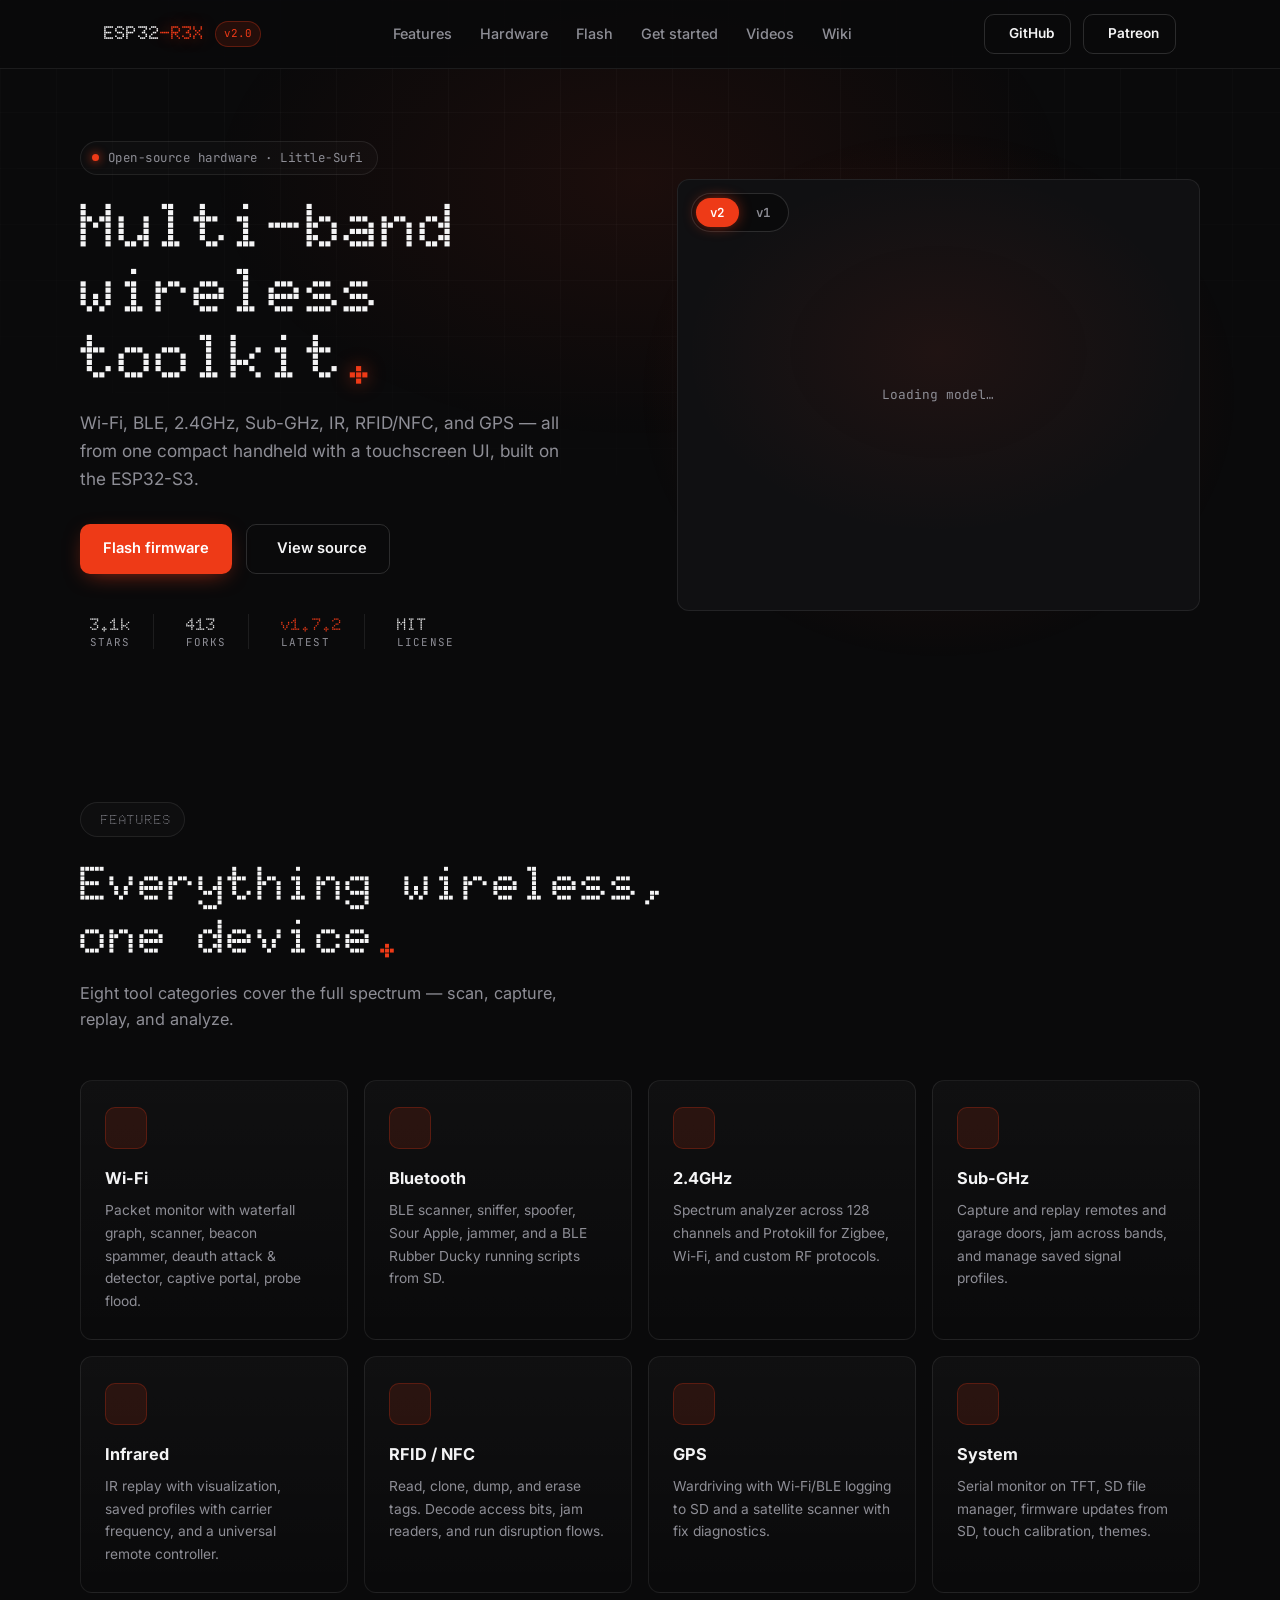
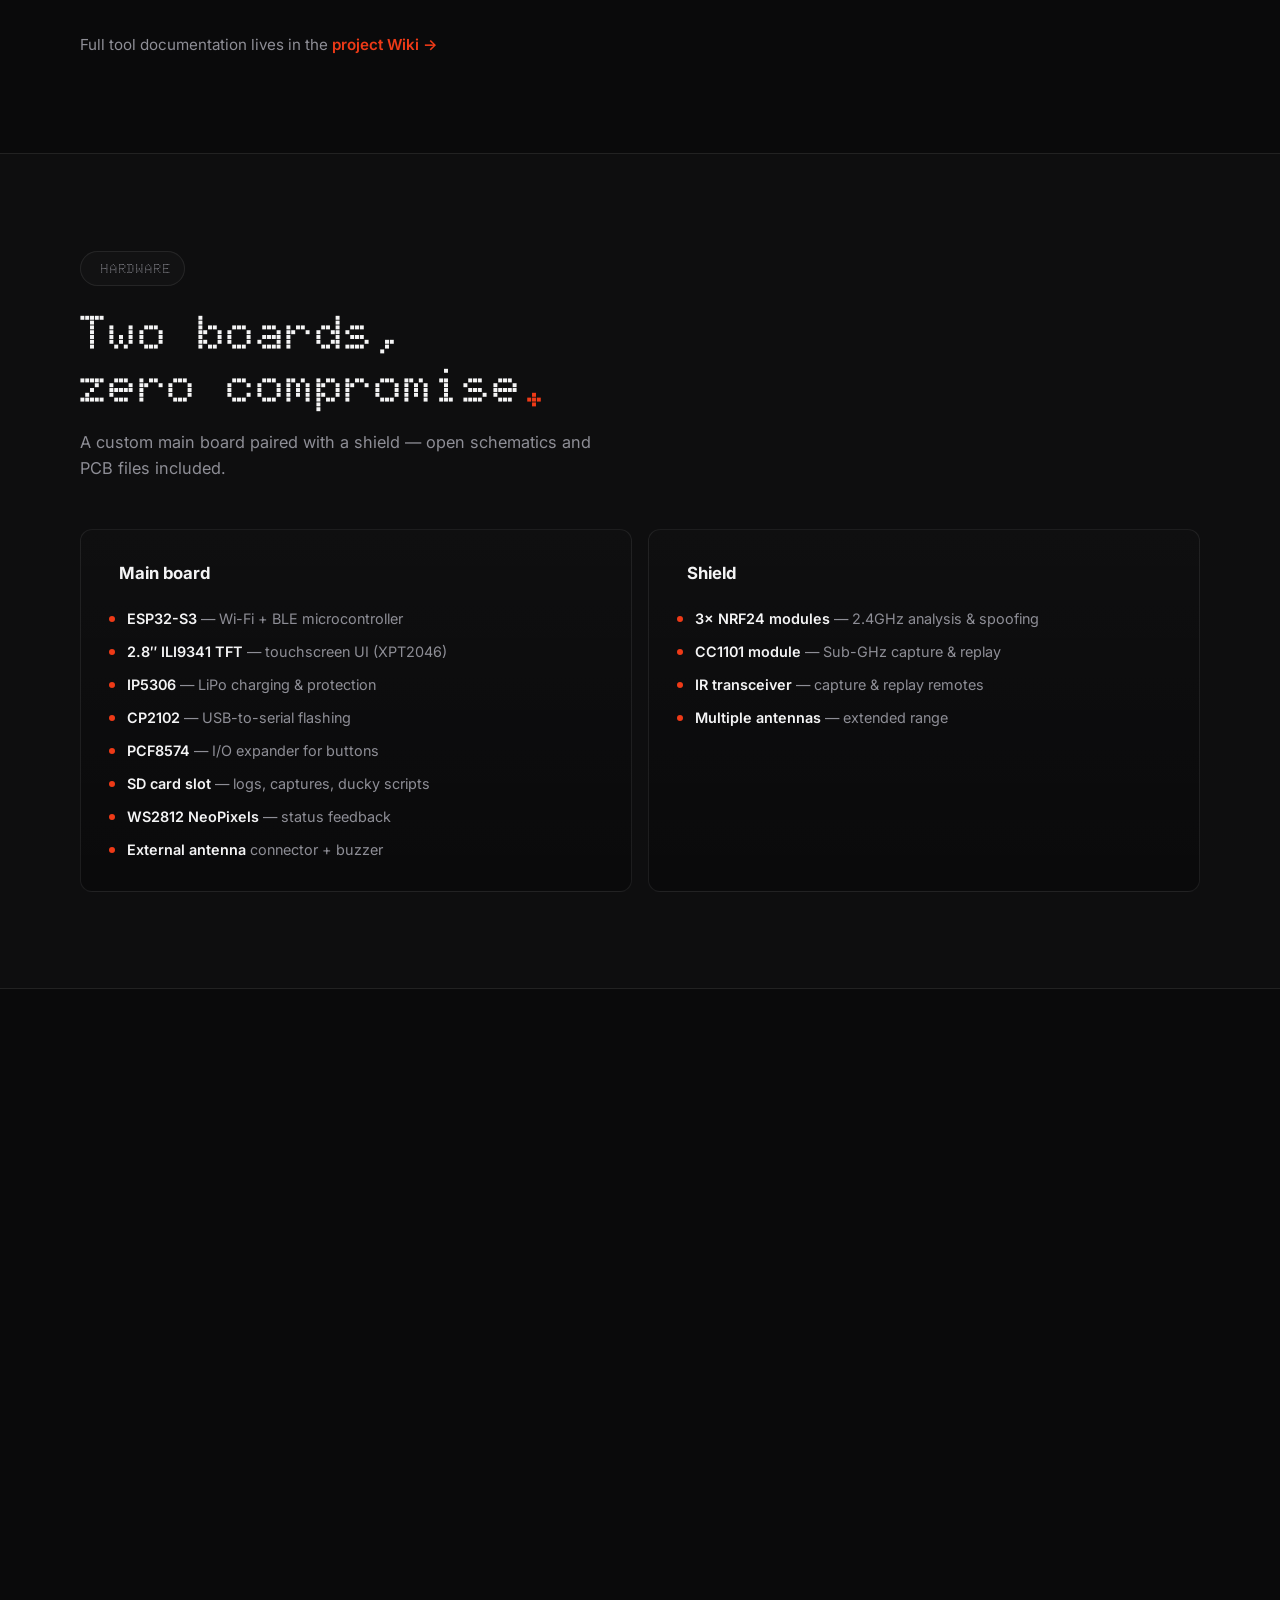
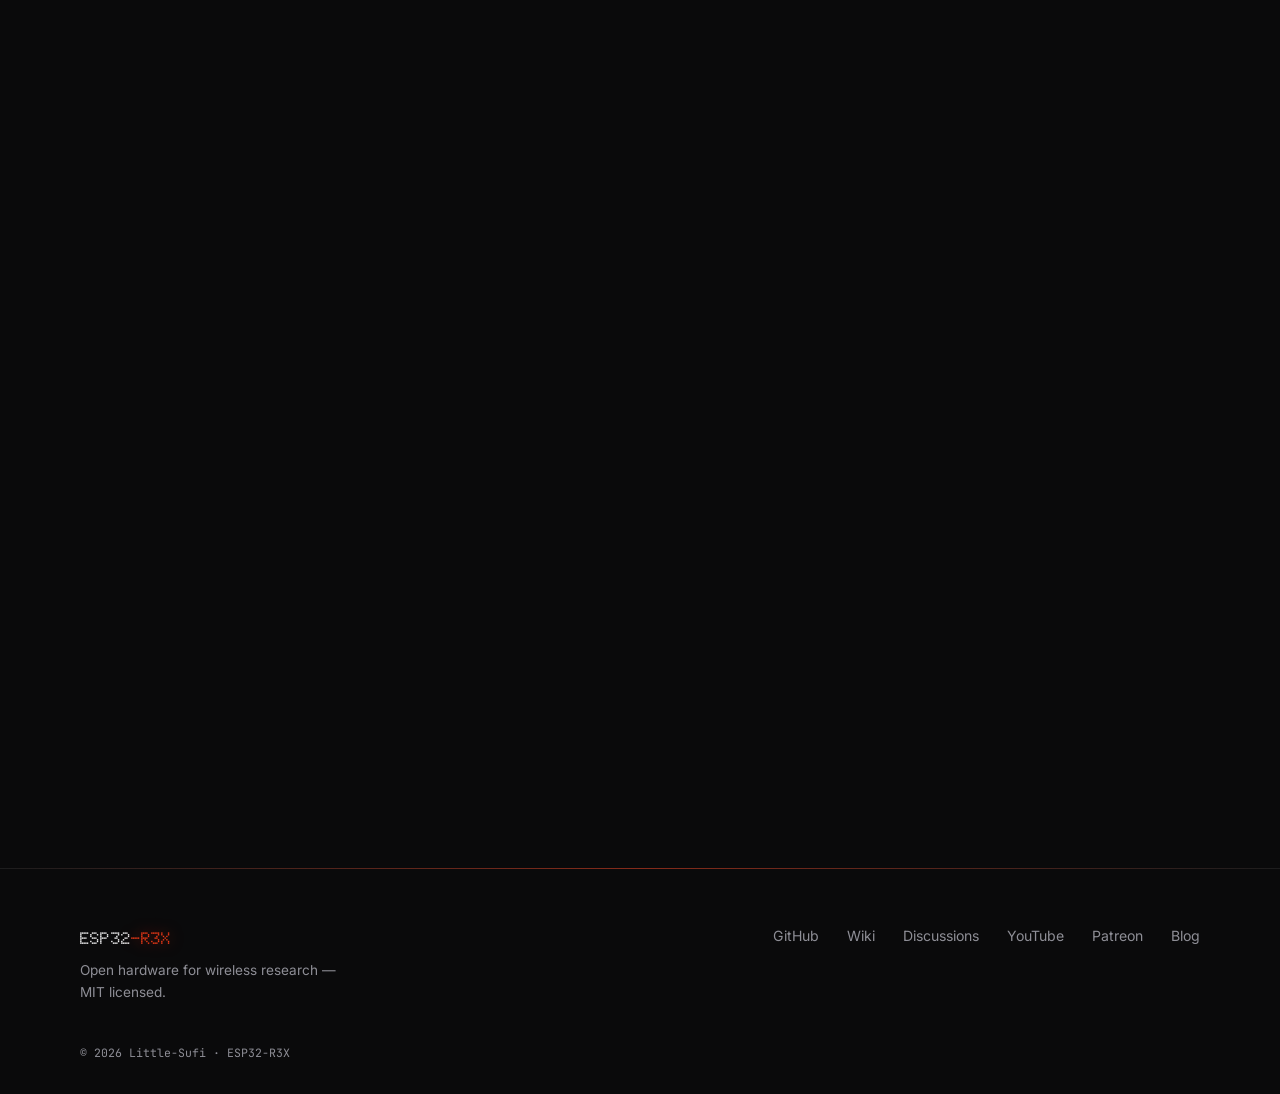
==== commit ed6684c9: "chore(cleanup): purge legacy DIV/v1/beta schematics, PCBs, and manifests, preserving only official E" ====
--- a/docs/index.html
+++ b/docs/index.html
@@ -40,8 +40,8 @@
   <header class="nav">
     <div class="nav__inner">
       <a href="#" class="nav__brand">
-        <span class="nav__logo">ESP32<em>-DIV</em></span>
-        <span class="nav__badge" data-repo-version>v1.7.2</span>
+        <span class="nav__logo">ESP32<em>-R3X</em></span>
+        <span class="nav__badge" data-repo-version>v2.0</span>
       </a>
       <nav class="nav__links" id="nav-links">
         <a href="#features">Features</a>
@@ -326,7 +326,7 @@
               <i class="hn hn-bolt" aria-hidden="true"></i> Web flasher
             </button>
             <button type="button" class="start-tab" role="tab" aria-selected="false" data-tab="desktop">
-              <i class="hn hn-cloud-download-alt" aria-hidden="true"></i> DIV Flasher
+              <i class="hn hn-cloud-download-alt" aria-hidden="true"></i> R3X Flasher
             </button>
             <button type="button" class="start-tab" role="tab" aria-selected="false" data-tab="ota-sd">
               <i class="hn hn-wifi" aria-hidden="true"></i> OTA / SD
@@ -390,7 +390,7 @@
                   <div>
                     <h3 class="step__title">Install and launch</h3>
                     <p class="step__desc">Windows: double-click <strong>ESP32-R3X-Flasher.bat</strong>. Or install deps and run manually:</p>
-                    <code class="step__code">pip install -r requirements.txt &amp;&amp; python flash_div.py</code>
+                    <code class="step__code">pip install -r requirements.txt &amp;&amp; python flash_r3x.py</code>
                   </div>
                 </li>
                 <li class="step">
@@ -542,7 +542,7 @@
                   </div>
                 </li>
               </ol>
-              <p class="start-panel__foot">First-time install? Use the <a href="#start" data-start-tab="web">web flasher</a>, <a href="#start" data-start-tab="desktop">DIV Flasher</a>, or <a href="#start" data-start-tab="flash-tool">Flash tool</a> tabs instead.</p>
+              <p class="start-panel__foot">First-time install? Use the <a href="#start" data-start-tab="web">web flasher</a>, <a href="#start" data-start-tab="desktop">R3X Flasher</a>, or <a href="#start" data-start-tab="flash-tool">Flash tool</a> tabs instead.</p>
             </div>
 
             <div class="start-panel" data-panel="flash-tool" role="tabpanel" hidden>
@@ -631,7 +631,7 @@
   <footer class="footer">
     <div class="footer__inner">
       <div class="footer__brand">
-        <span class="nav__logo">ESP32<em>-DIV</em></span>
+        <span class="nav__logo">ESP32<em>-R3X</em></span>
         <p class="footer__tag">Open hardware for wireless research — MIT licensed.</p>
       </div>
       <div class="footer__links">
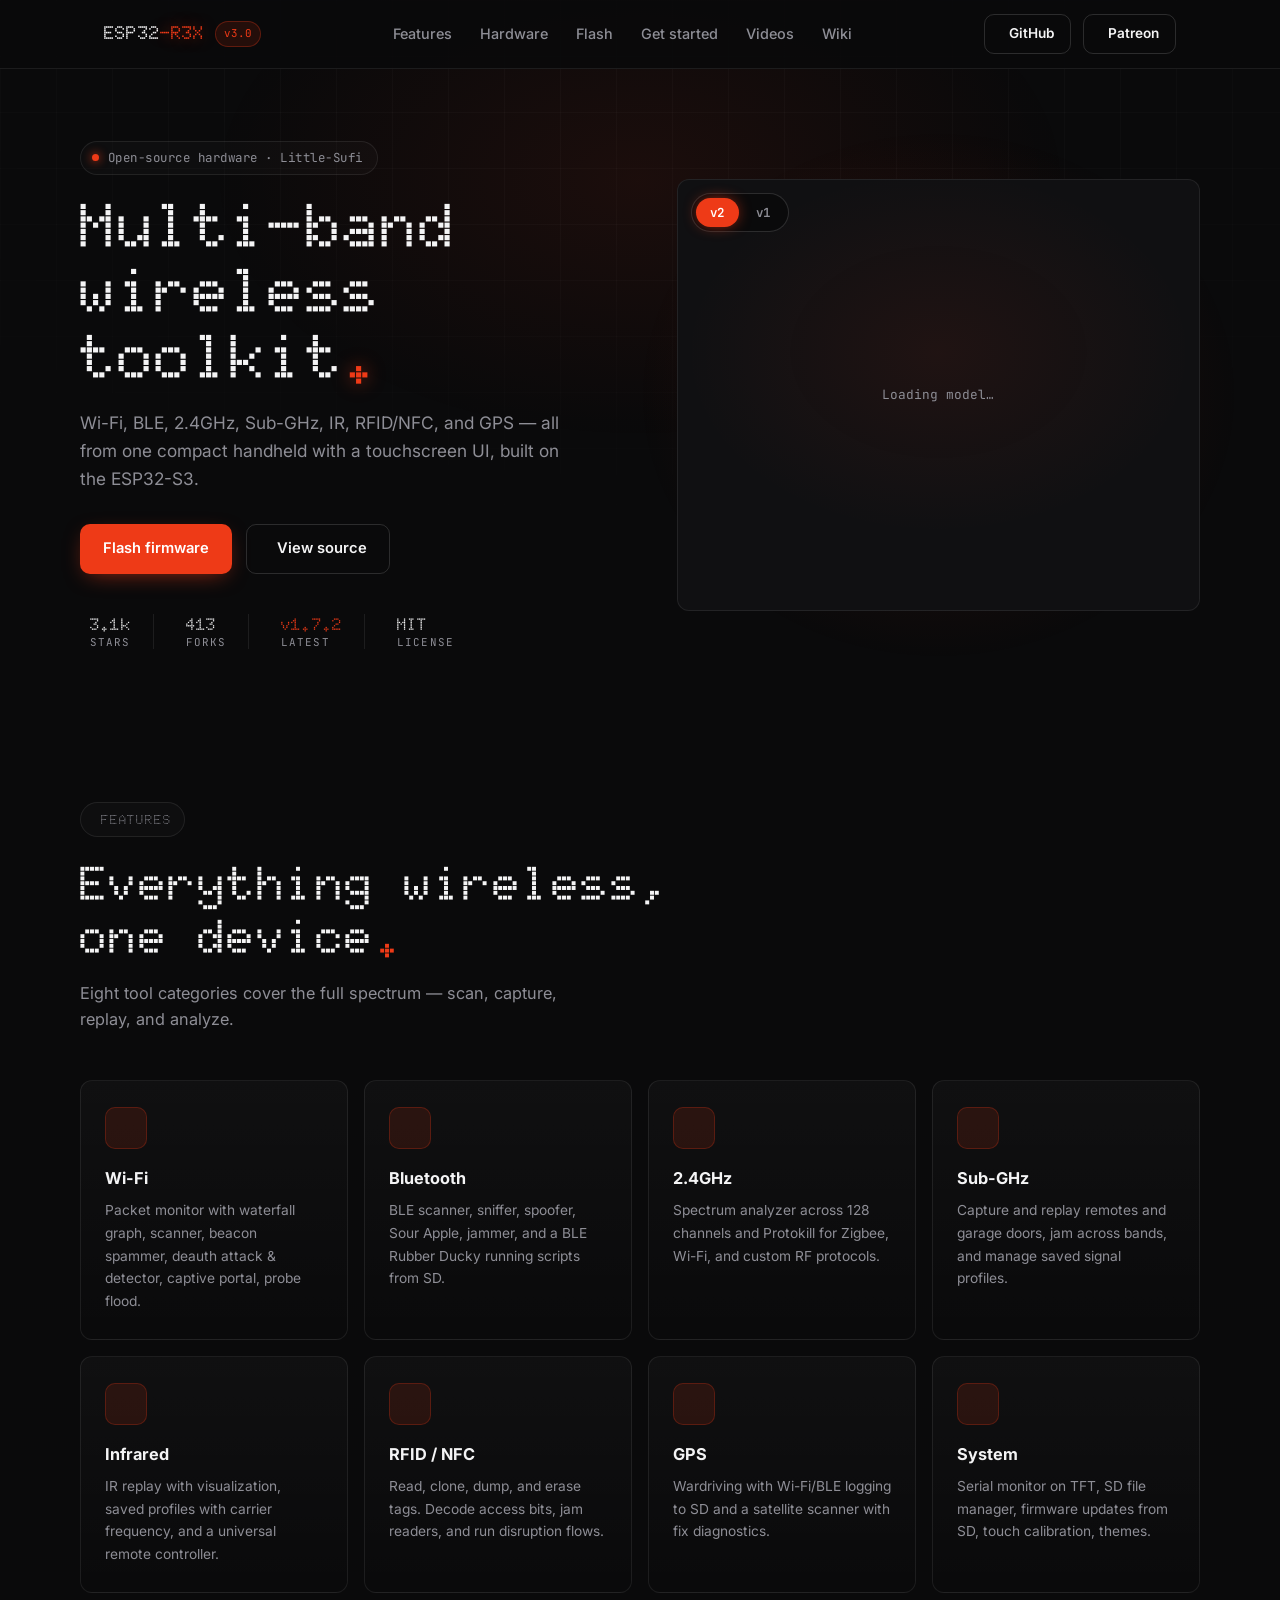
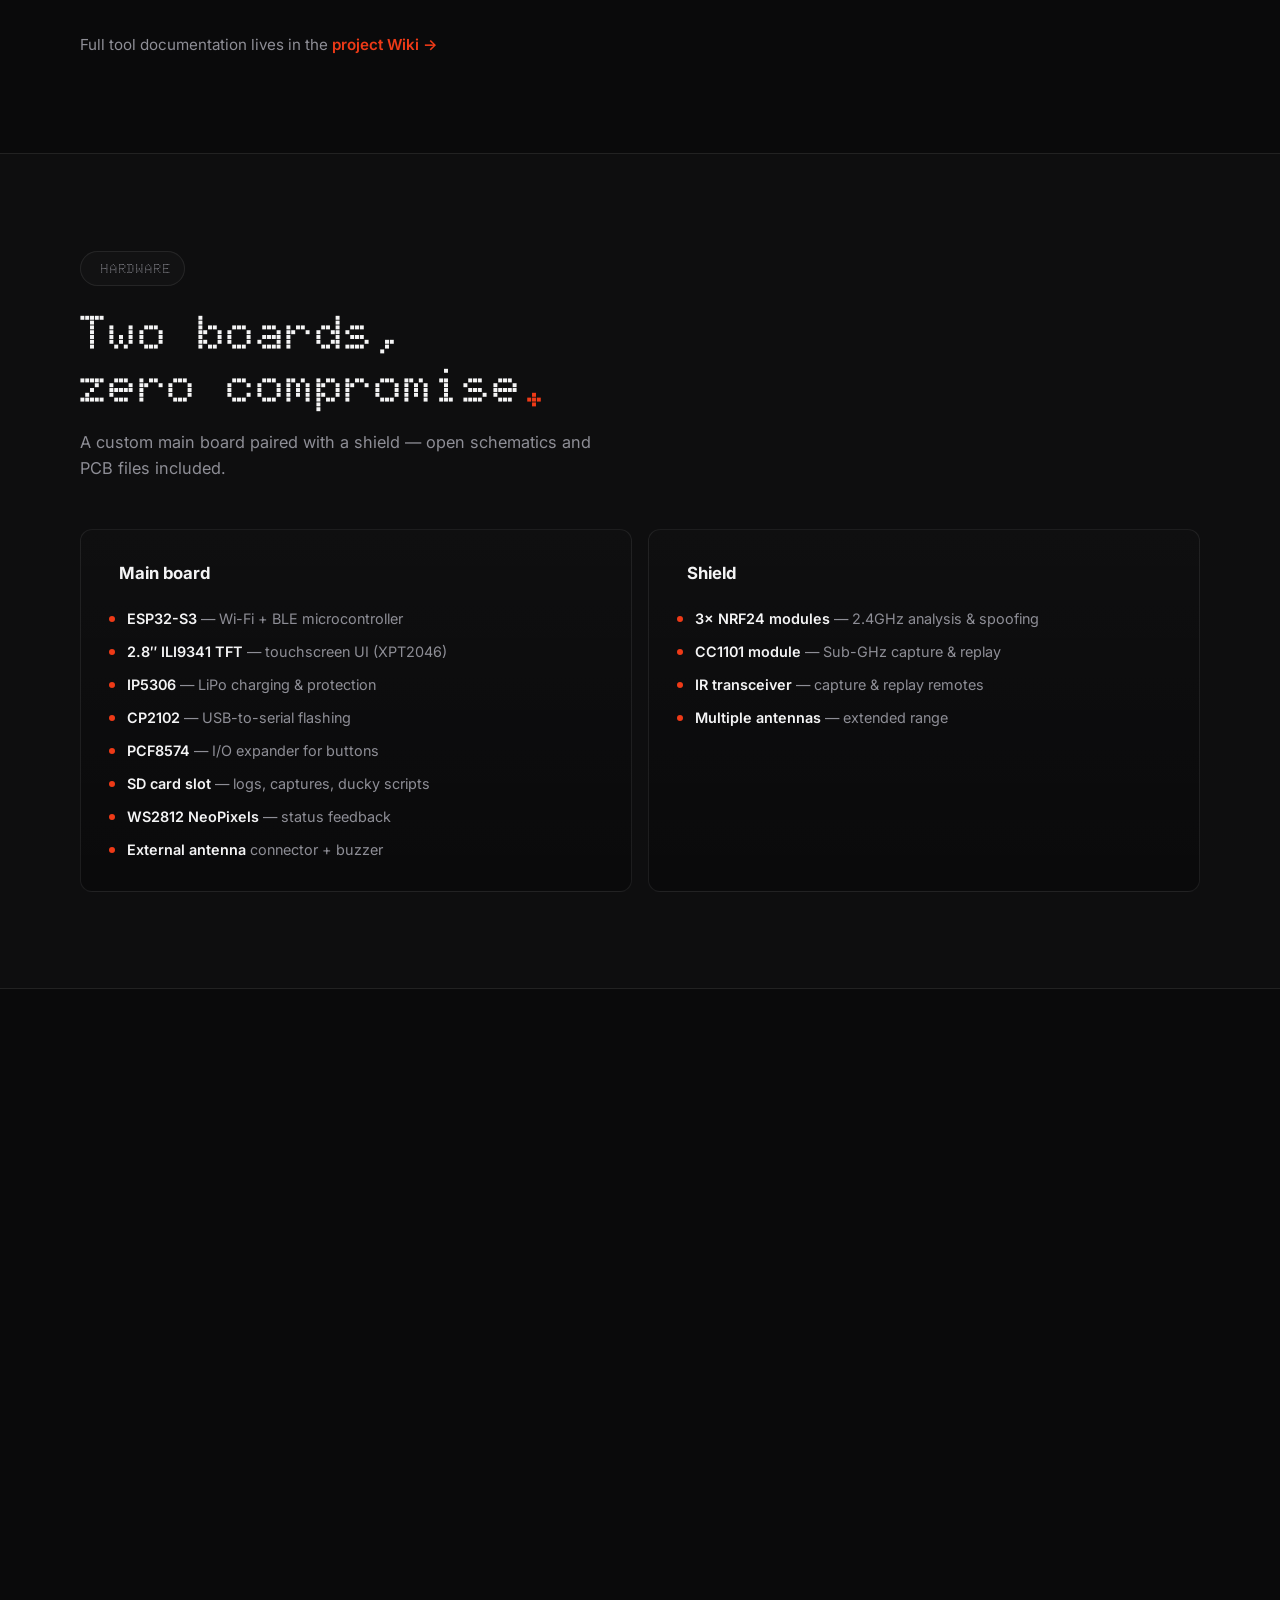
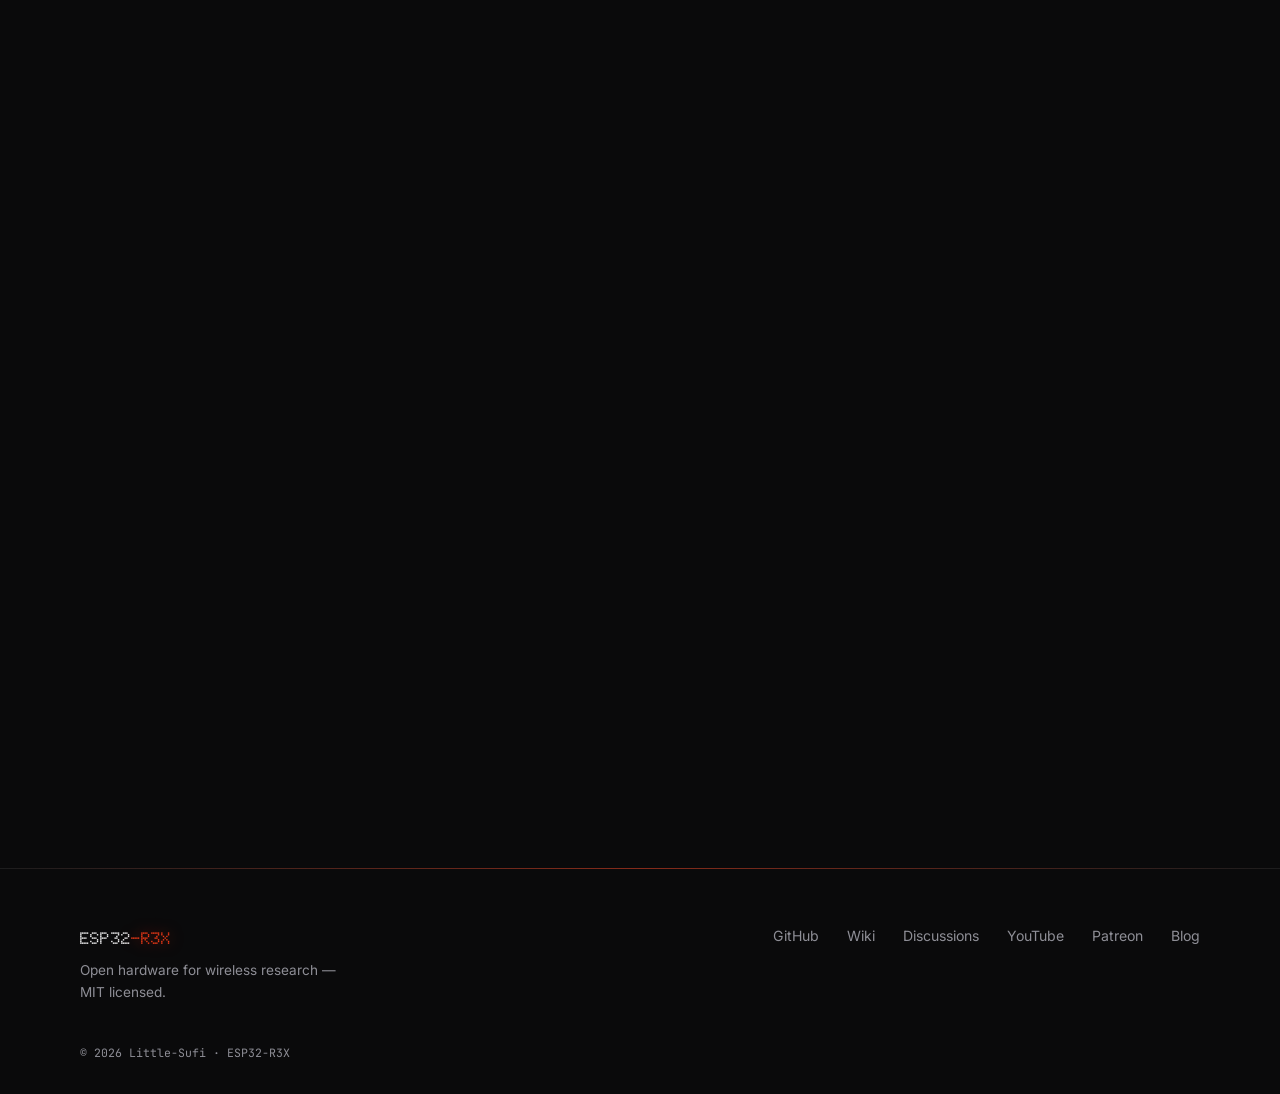
==== commit 7f119c58: "feat(v3.0): implement universal submenu scroll navigation, 10+ tools suite, and release v3.0 binarie" ====
--- a/docs/index.html
+++ b/docs/index.html
@@ -41,7 +41,7 @@
     <div class="nav__inner">
       <a href="#" class="nav__brand">
         <span class="nav__logo">ESP32<em>-R3X</em></span>
-        <span class="nav__badge" data-repo-version>v2.0</span>
+        <span class="nav__badge" data-repo-version>v3.0</span>
       </a>
       <nav class="nav__links" id="nav-links">
         <a href="#features">Features</a>
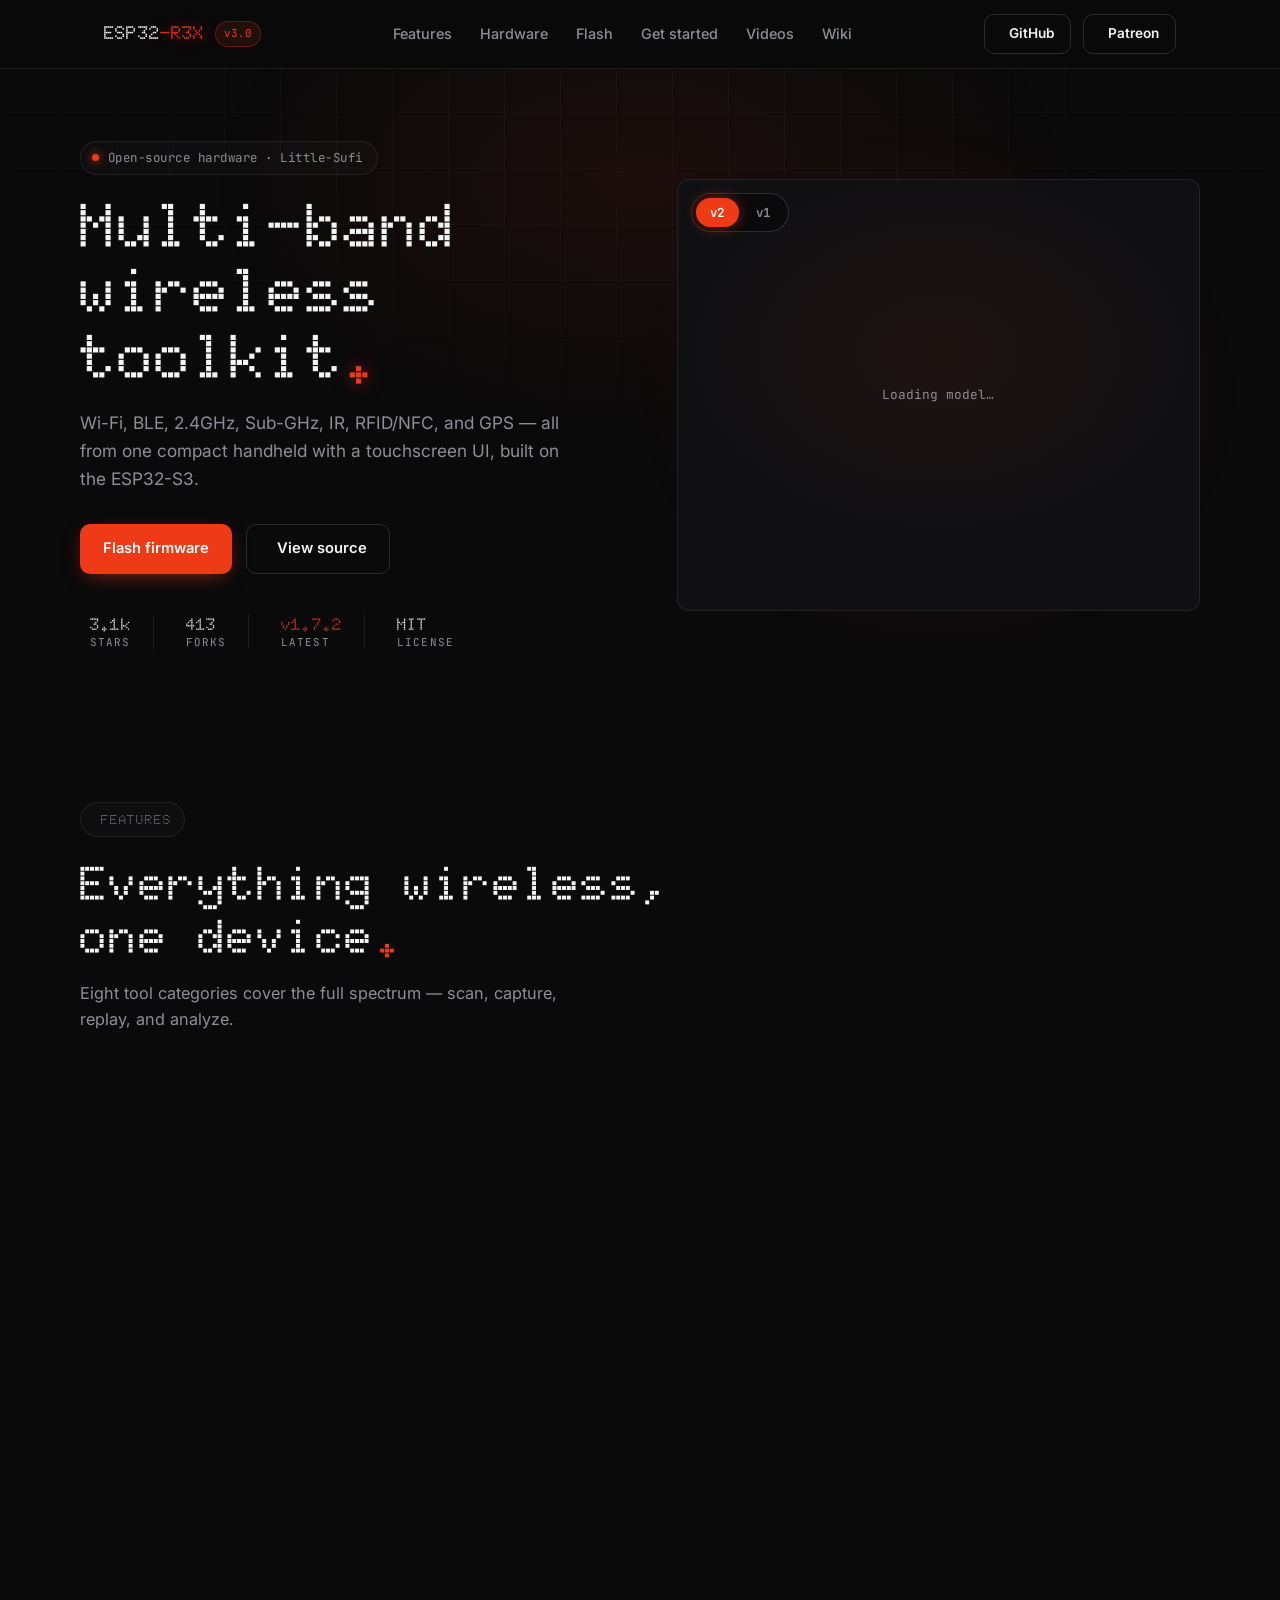
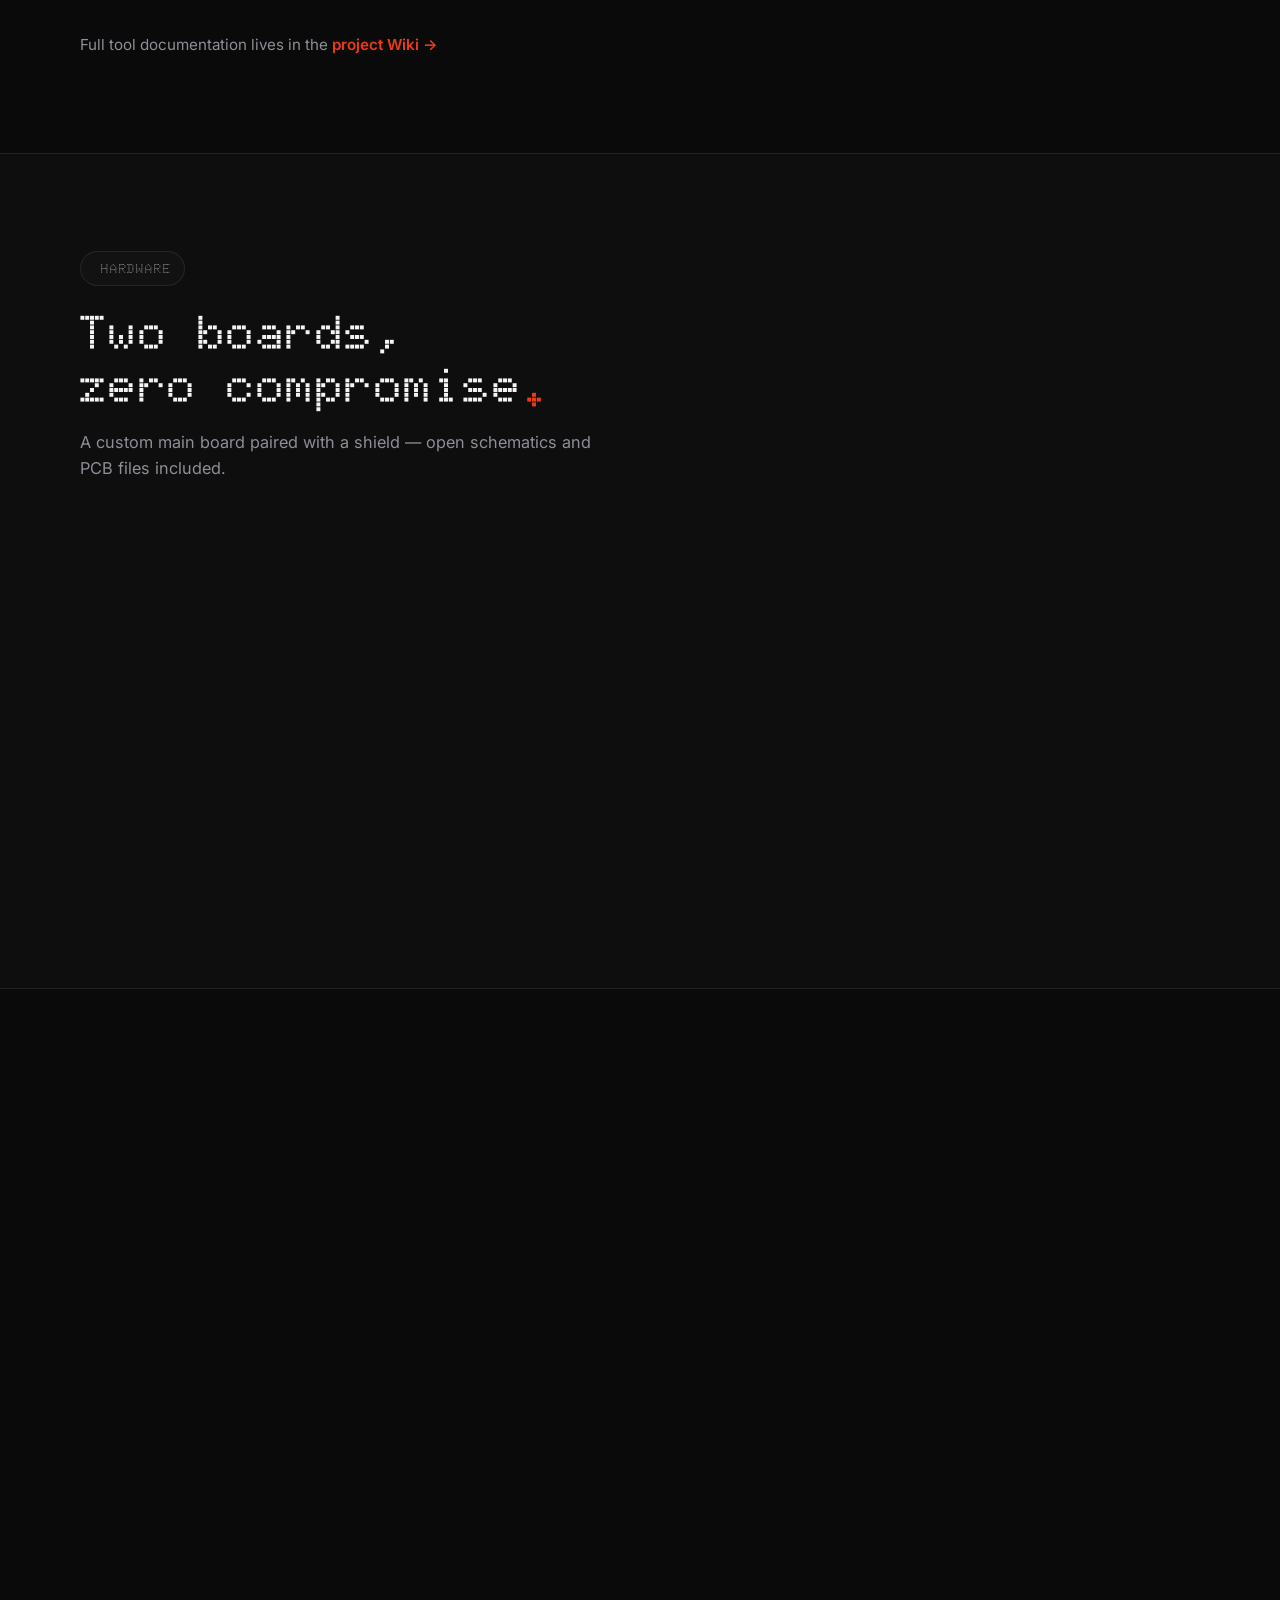
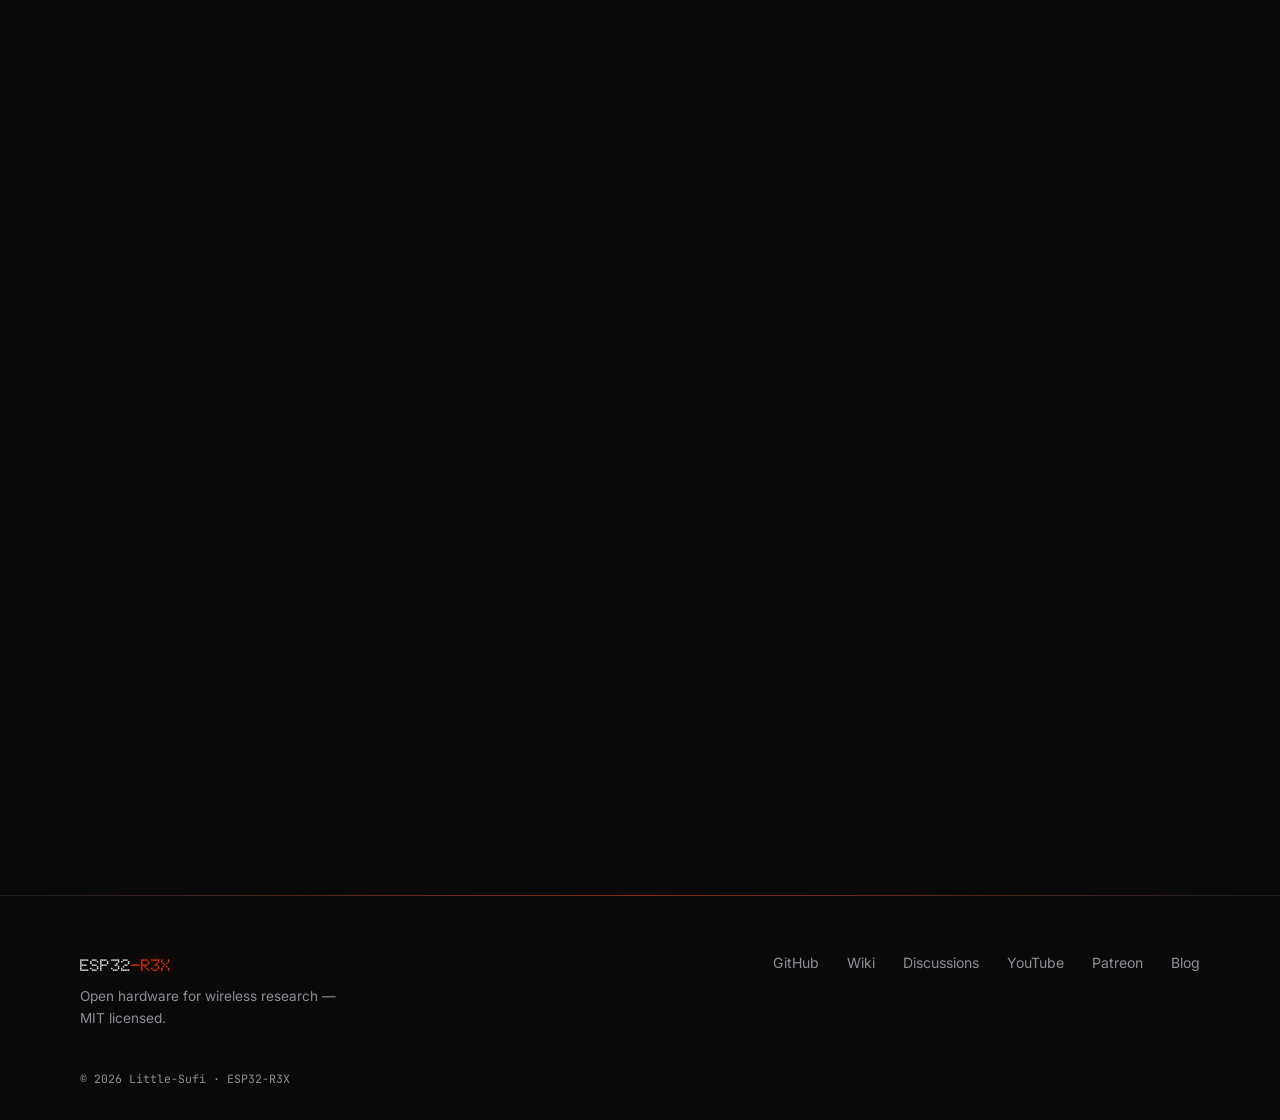
==== commit 290e456f: "feat(web-flasher): add direct browser flasher for v2.0 and v3.0 via Web Serial - Added dedicated sta" ====
--- a/docs/index.html
+++ b/docs/index.html
@@ -222,13 +222,13 @@
       <div class="section__inner">
         <span class="eyebrow"><i class="hn hn-bolt"></i>Flash</span>
         <h2 class="section__title">Flash from<br />your browser<span class="accent">.</span></h2>
-        <p class="section__sub">No toolchain needed — pick your board, plug in USB, and flash <span data-repo-version>v1.7.2</span> over Web Serial.</p>
+        <p class="section__sub">Zero installation required — connect your ESP32-S3 via USB-C, choose <strong>v3.0 Powerhouse</strong> or <strong>v2.0 Stable</strong>, and flash directly in your browser over Web Serial.</p>
 
         <div class="flasher" data-reveal>
           <div class="flasher__head">
             <div>
-              <p class="flasher__label">Latest firmware</p>
-              <p class="flasher__ver" data-repo-version>v1.7.2</p>
+              <p class="flasher__label">Select Firmware Release</p>
+              <p class="flasher__ver" id="flasher-ver-tag">v3.0 Powerhouse</p>
             </div>
             <a class="flasher__releases" id="releases-link" href="https://github.com/Little-Sufi/ESP32-R3X/releases" target="_blank" rel="noopener">
               All releases <i class="ti ti-arrow-up-right"></i>
@@ -237,47 +237,41 @@
 
           <div class="flasher__boards" id="board-picker">
             <button class="board is-active"
+              data-board="v3"
+              data-chip="ESP32-S3" data-size="2.0 MB" data-esptool="esp32s3">
+              <span class="board__name">⚡ ESP32-R3X v3.0</span>
+              <span class="board__chip">Latest Flagship · CAN Bus · Tools Pages · S3</span>
+            </button>
+            <button class="board"
               data-board="v2"
-              data-chip="ESP32-S3" data-size="1.7 MB" data-esptool="esp32s3">
-              <span class="board__name">ESP32-R3X v2</span>
-              <span class="board__chip">ESP32-S3 · custom PCB</span>
-            </button>
-            <button class="board"
-              data-board="v1"
-              data-chip="ESP32" data-size="1.8 MB" data-esptool="esp32">
-              <span class="board__name">ESP32-R3X v1</span>
-              <span class="board__chip">ESP32 · custom PCB</span>
-            </button>
-            <button class="board"
-              data-board="cyd"
-              data-chip="ESP32" data-size="1.8 MB" data-esptool="esp32">
-              <span class="board__name">CYD</span>
-              <span class="board__chip">ESP32 · Cheap Yellow Display</span>
+              data-chip="ESP32-S3" data-size="2.0 MB" data-esptool="esp32s3">
+              <span class="board__name">🛡️ ESP32-R3X v2.0</span>
+              <span class="board__chip">Stable Classic · Multi-Band RF · S3</span>
             </button>
           </div>
 
           <div class="flasher__file">
             <i class="ti ti-file-code"></i>
             <div class="flasher__file-info">
-              <span class="flasher__file-name" id="fw-name">ESP32-R3X-v2-v1.7.2-merged.bin</span>
-              <span class="flasher__file-meta" id="fw-meta">ESP32-S3 · 1.7 MB · complete image (bootloader + partitions + app)</span>
-            </div>
-            <span class="flasher__file-tag" data-repo-version>v1.7.2</span>
+              <span class="flasher__file-name" id="fw-name">ESP32-R3X-v3.0-merged.bin</span>
+              <span class="flasher__file-meta" id="fw-meta">ESP32-S3 · 2.0 MB · complete unified image (bootloader + partitions + app)</span>
+            </div>
+            <span class="flasher__file-tag" id="fw-tag">v3.0</span>
           </div>
 
           <p class="flasher__warn" id="fw-stale-warn" hidden>
             <i class="ti ti-alert-circle"></i>
-            Bundled web-flasher image for <span data-repo-version>v1.7.2</span> isn’t on this site yet —
+            Bundled web-flasher image is syncing —
             <a id="release-dl-link" href="https://github.com/Little-Sufi/ESP32-R3X/releases/latest" target="_blank" rel="noopener">download from GitHub Releases</a>.
           </p>
 
           <div class="flasher__action">
-            <esp-web-install-button id="install-btn" manifest="manifest.json">
-              <button slot="activate" class="btn btn--primary"><i class="hn hn-bolt"></i> Install firmware</button>
+            <esp-web-install-button id="install-btn" manifest="manifest_v3.json">
+              <button slot="activate" class="btn btn--primary"><i class="hn hn-bolt"></i> Connect & Flash Device</button>
               <span slot="unsupported"></span>
               <span slot="not-allowed"></span>
             </esp-web-install-button>
-            <a class="btn btn--ghost" id="dl-btn" href="firmware/ESP32-R3X-v2-v1.7.2-merged.bin" download>
+            <a class="btn btn--ghost" id="dl-btn" href="firmware/ESP32-R3X-v3.0-merged.bin" download="ESP32-R3X-v3.0-merged.bin">
               <i class="hn hn-download"></i> Download .bin
             </a>
           </div>
@@ -289,7 +283,7 @@
 
           <p class="flasher__desktop">
             <a href="https://github.com/Little-Sufi/ESP32-R3X/tree/main/tools/esp32-r3x-flasher" target="_blank" rel="noopener">
-              <i class="hn hn-cloud-download-alt"></i> Prefer a desktop app? Use ESP32-R3X Flasher
+              <i class="hn hn-cloud-download-alt"></i> Prefer a desktop script? Use flash_r3x.bat
             </a>
             ·
             <a href="#start" data-start-tab="desktop">Setup guide</a>
@@ -298,7 +292,7 @@
           <details class="flasher__alt">
             <summary><i class="ti ti-terminal-2"></i> Flash with esptool instead</summary>
             <div class="flasher__cmd-row">
-              <code class="flasher__cmd" id="esptool-cmd">esptool.py --chip esp32s3 --baud 921600 write_flash 0x0 ESP32-R3X-v2-v1.7.2-merged.bin</code>
+              <code class="flasher__cmd" id="esptool-cmd">python -m esptool --chip esp32s3 --baud 921600 write-flash 0x0 ESP32-R3X-v3.0-merged.bin</code>
               <button class="btn btn--ghost btn--sm" id="copy-cmd" title="Copy command"><i class="ti ti-copy"></i></button>
             </div>
           </details>
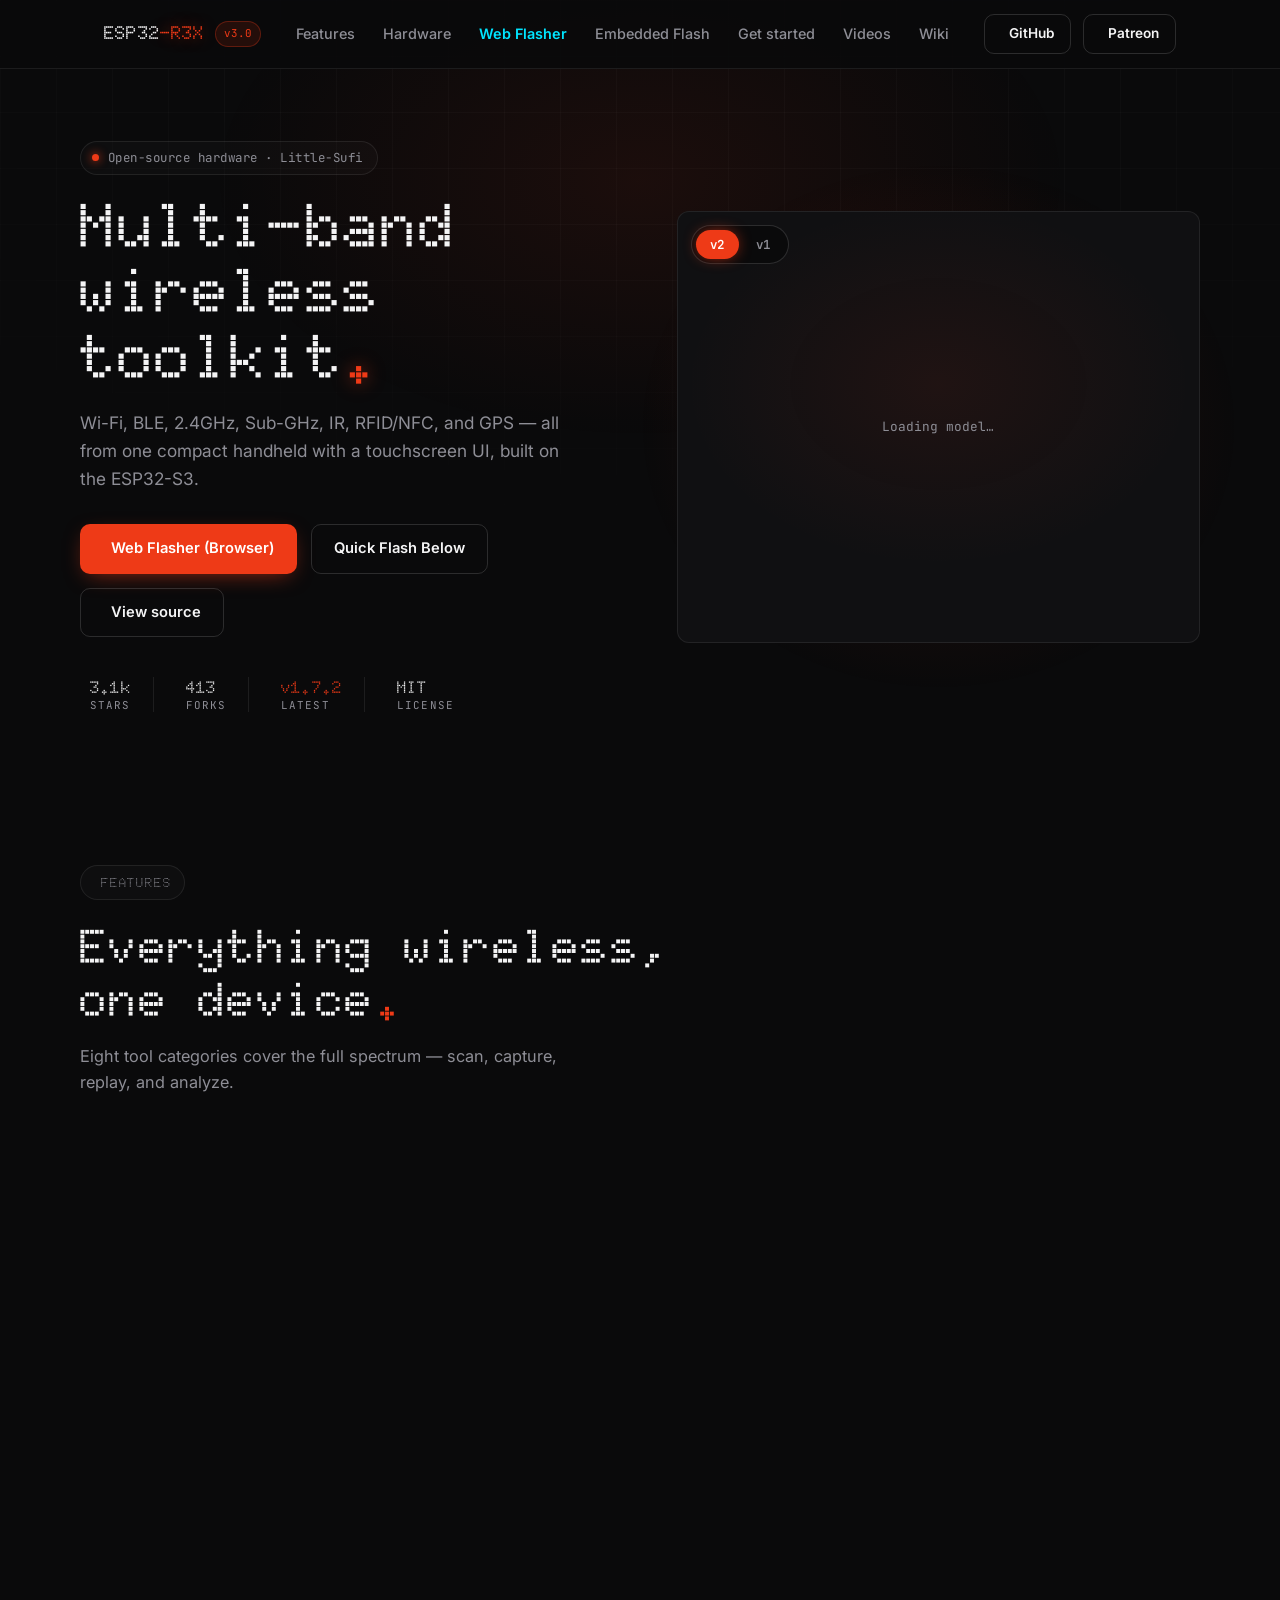
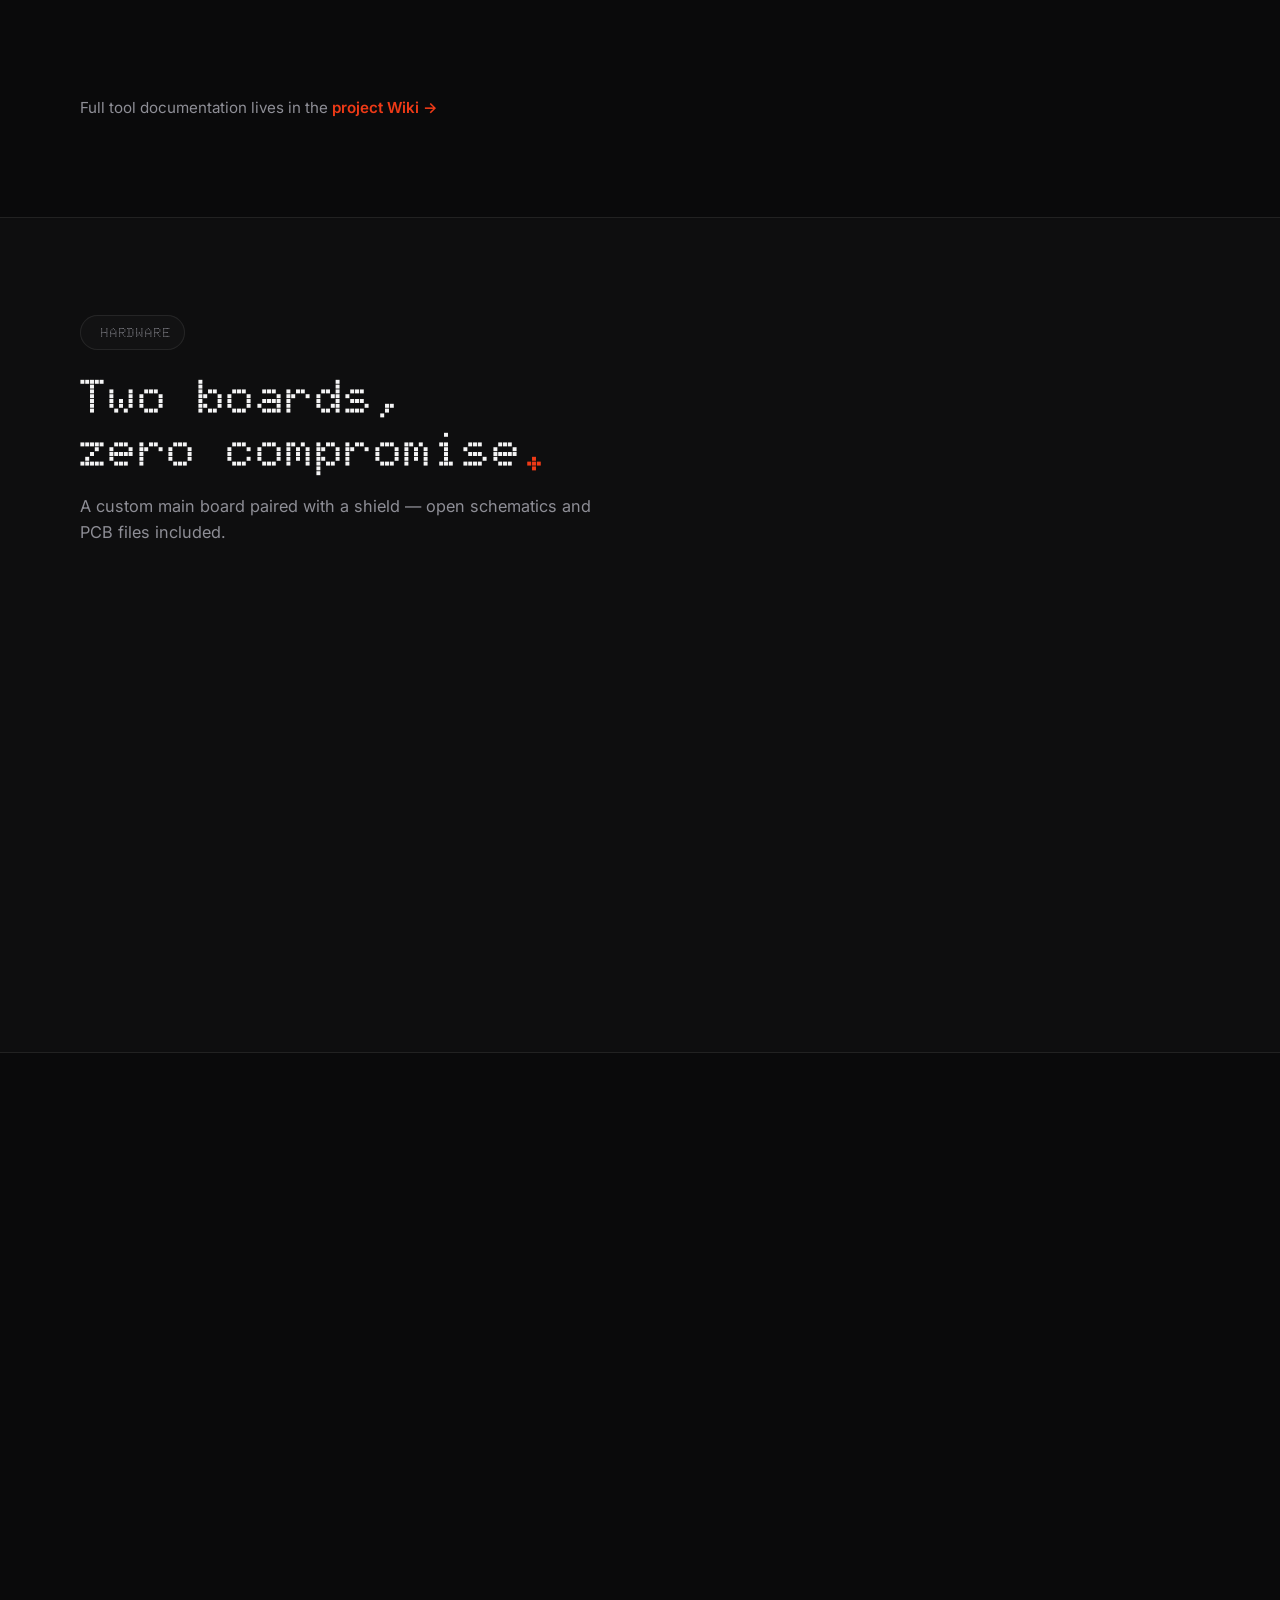
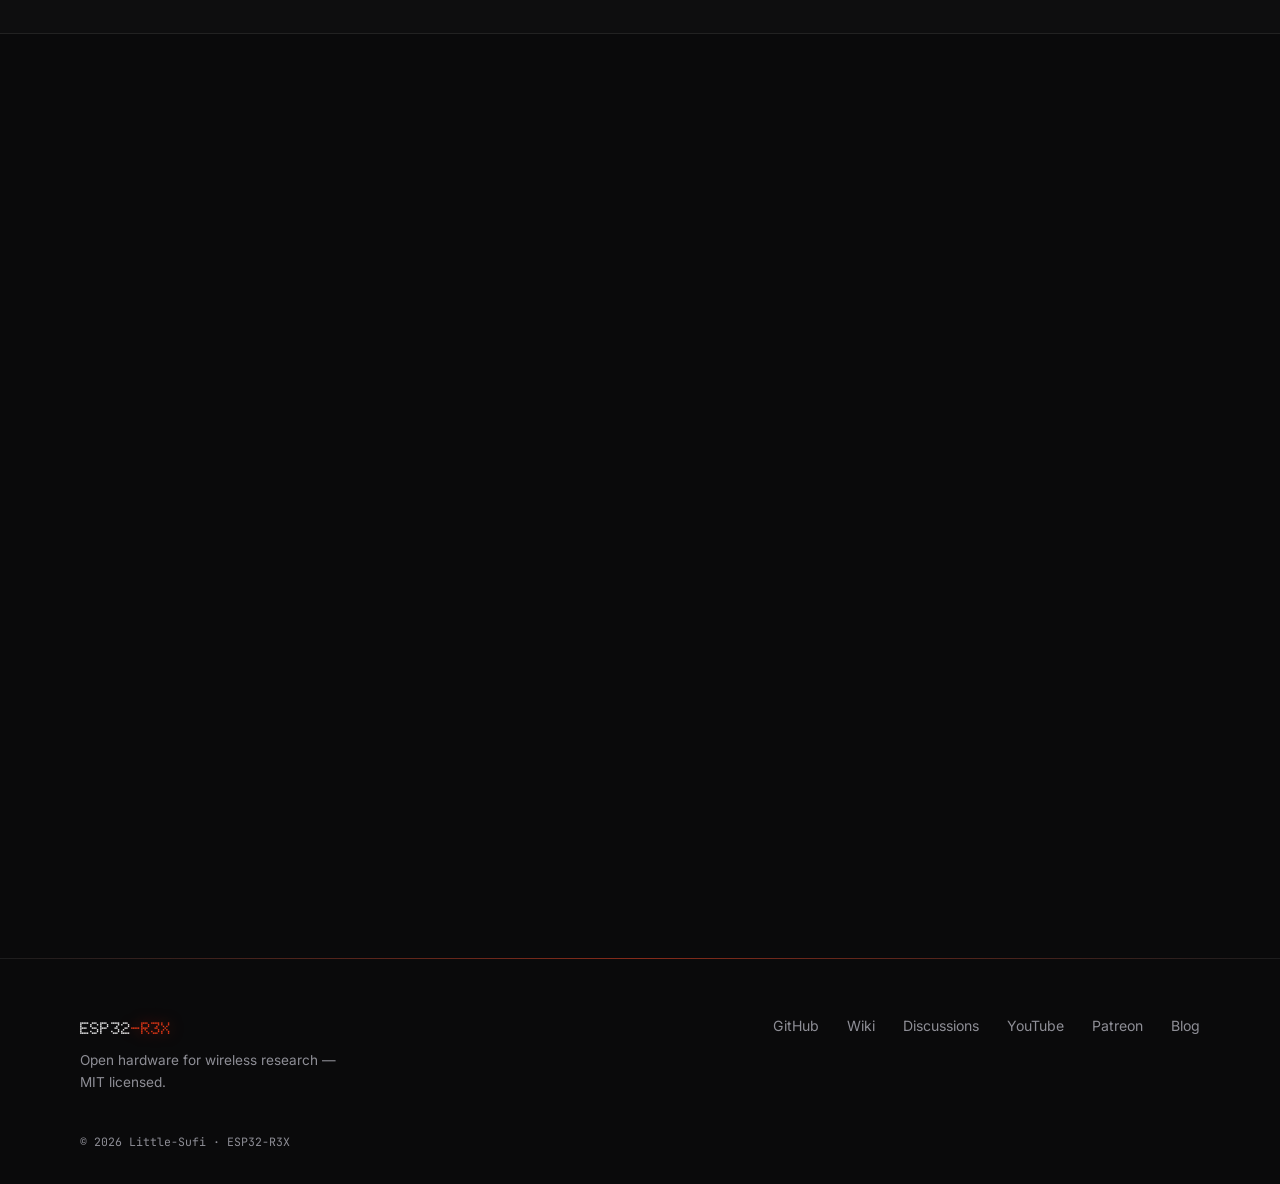
==== commit a3a9c884: "fix: add GitHub Pages deployment workflow, web flasher direct navigation, and PC serial bridge for m" ====
--- a/docs/index.html
+++ b/docs/index.html
@@ -46,7 +46,8 @@
       <nav class="nav__links" id="nav-links">
         <a href="#features">Features</a>
         <a href="#hardware">Hardware</a>
-        <a href="#flash">Flash</a>
+        <a href="flasher.html" style="color: #00e5ff; font-weight: 600;"><i class="ti ti-bolt"></i> Web Flasher</a>
+        <a href="#flash">Embedded Flash</a>
         <a href="#start">Get started</a>
         <a href="#videos">Videos</a>
         <a href="https://github.com/Little-Sufi/ESP32-R3X/wiki" target="_blank" rel="noopener">Wiki</a>
@@ -76,7 +77,8 @@
             handheld with a touchscreen UI, built on the ESP32-S3.
           </p>
           <div class="hero__cta">
-            <a href="#flash" class="btn btn--primary">Flash firmware</a>
+            <a href="flasher.html" class="btn btn--primary"><i class="ti ti-bolt"></i> Web Flasher (Browser)</a>
+            <a href="#flash" class="btn btn--ghost">Quick Flash Below</a>
             <a href="https://github.com/Little-Sufi/ESP32-R3X" class="btn btn--ghost" target="_blank" rel="noopener">
               <i class="hn hn-github"></i> View source
             </a>
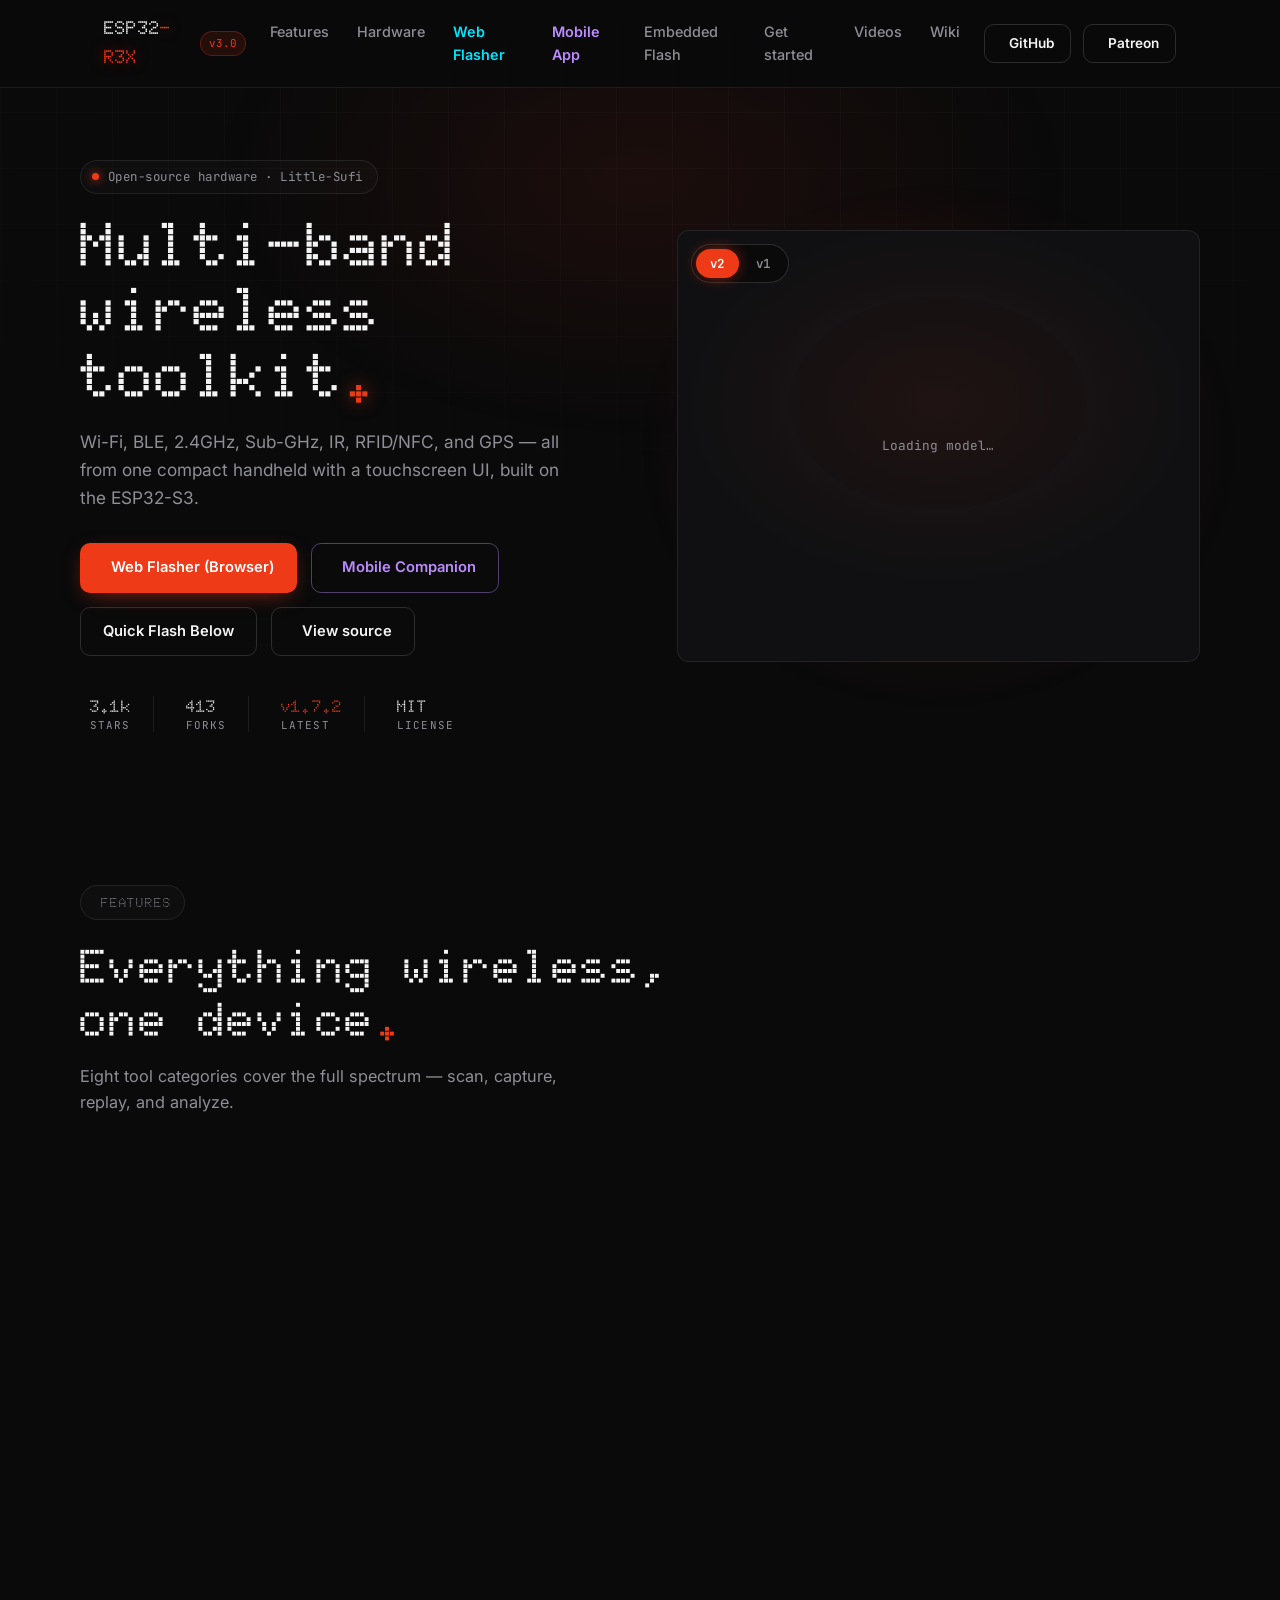
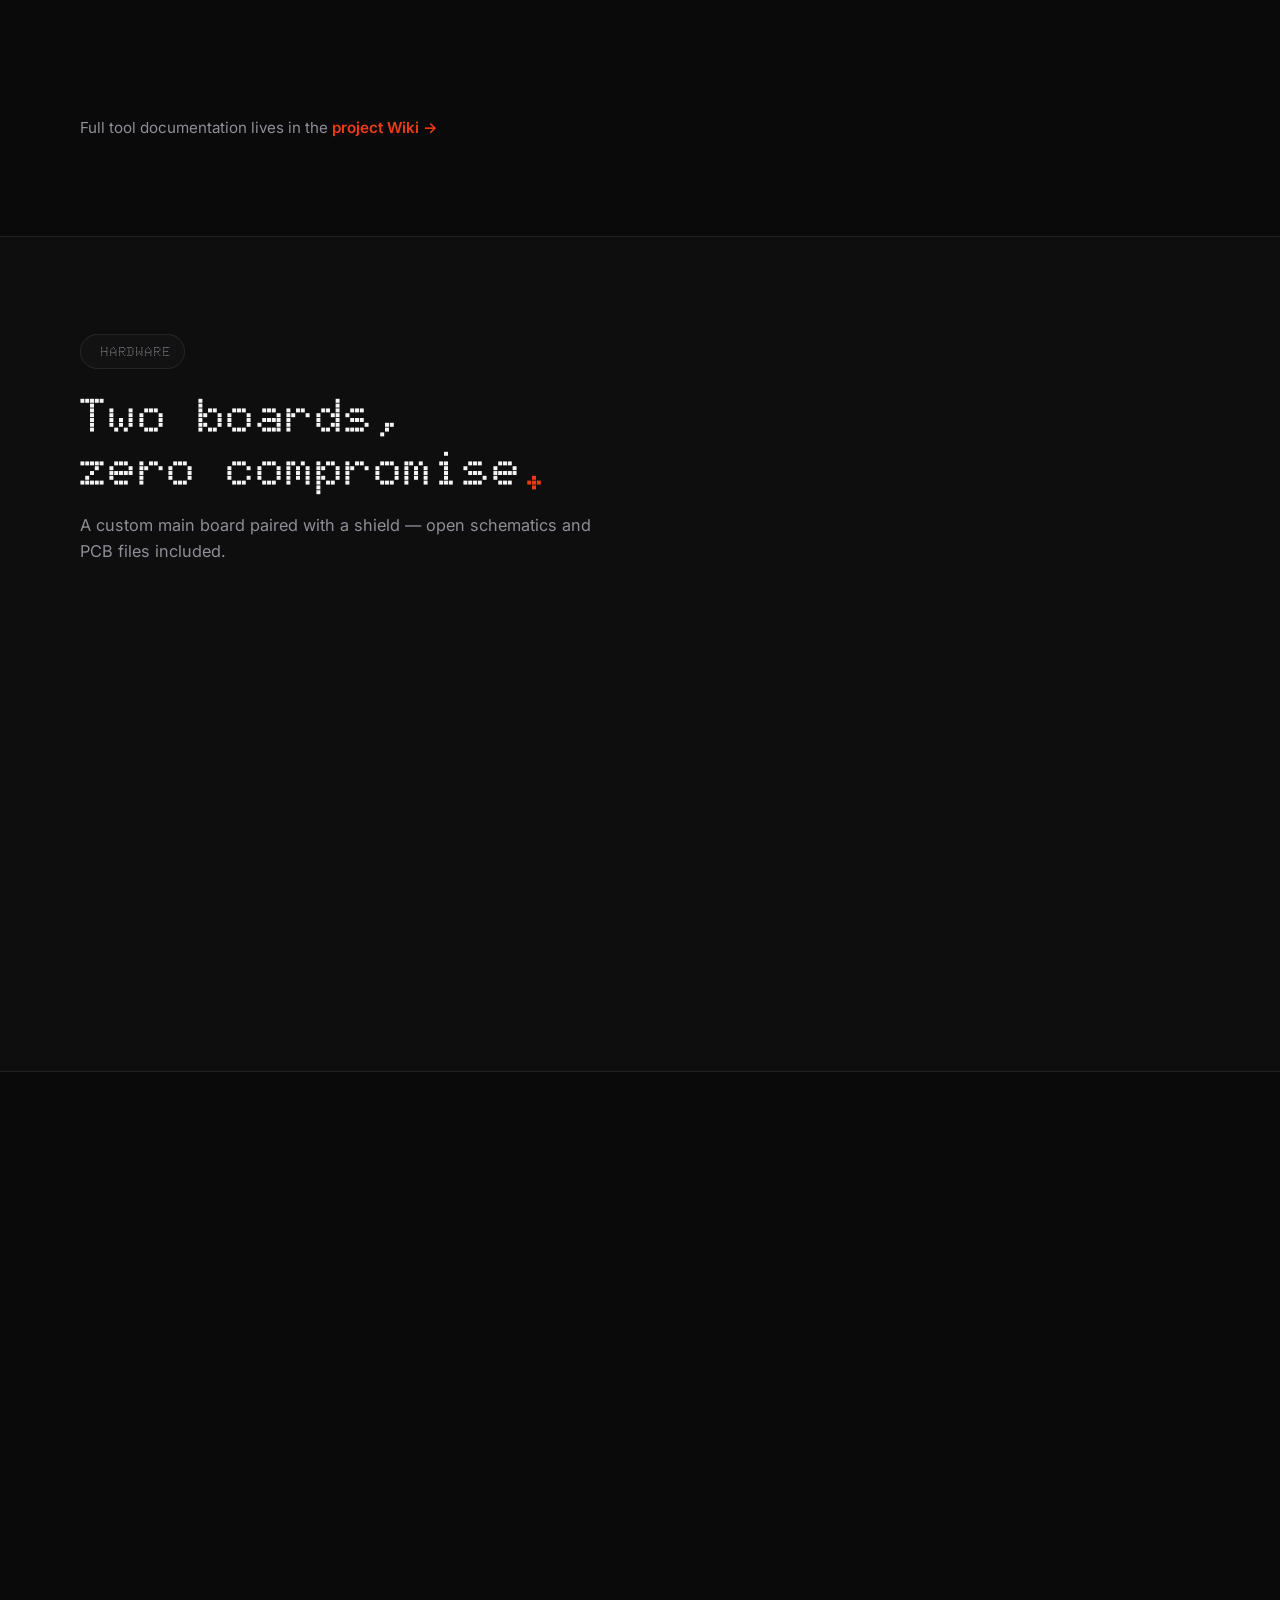
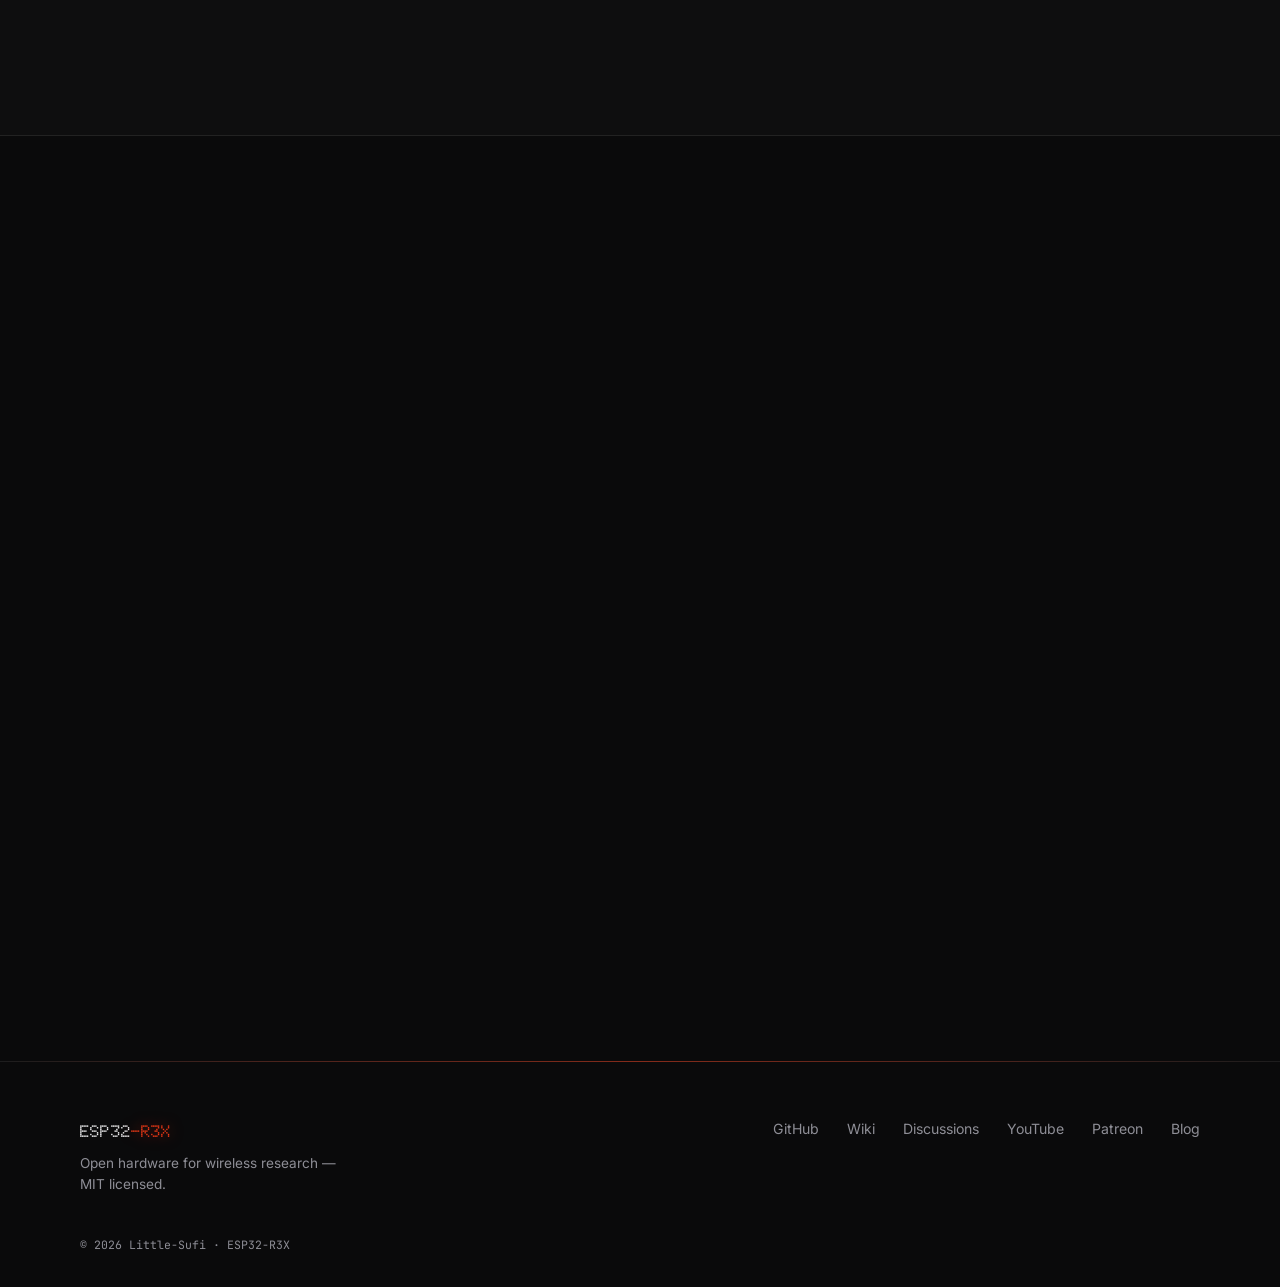
==== commit caa2a677: "docs: make Web Flasher primary installation across all READMEs and publish Mobile Companion PWA to G" ====
--- a/docs/index.html
+++ b/docs/index.html
@@ -47,6 +47,7 @@
         <a href="#features">Features</a>
         <a href="#hardware">Hardware</a>
         <a href="flasher.html" style="color: #00e5ff; font-weight: 600;"><i class="ti ti-bolt"></i> Web Flasher</a>
+        <a href="app/" style="color: #bc8cff; font-weight: 600;"><i class="ti ti-device-mobile"></i> Mobile App</a>
         <a href="#flash">Embedded Flash</a>
         <a href="#start">Get started</a>
         <a href="#videos">Videos</a>
@@ -78,6 +79,7 @@
           </p>
           <div class="hero__cta">
             <a href="flasher.html" class="btn btn--primary"><i class="ti ti-bolt"></i> Web Flasher (Browser)</a>
+            <a href="app/" class="btn btn--secondary" style="border: 1px solid rgba(188, 140, 255, 0.4); color: #bc8cff;"><i class="ti ti-device-mobile"></i> Mobile Companion</a>
             <a href="#flash" class="btn btn--ghost">Quick Flash Below</a>
             <a href="https://github.com/Little-Sufi/ESP32-R3X" class="btn btn--ghost" target="_blank" rel="noopener">
               <i class="hn hn-github"></i> View source
@@ -270,11 +272,18 @@
           <div class="flasher__action">
             <esp-web-install-button id="install-btn" manifest="manifest_v3.json">
               <button slot="activate" class="btn btn--primary"><i class="hn hn-bolt"></i> Connect & Flash Device</button>
-              <span slot="unsupported"></span>
-              <span slot="not-allowed"></span>
+              <span slot="unsupported" style="color: #ffab00; font-size: 0.9rem; font-weight: 600; display: inline-flex; align-items: center; gap: 6px;">
+                <i class="ti ti-alert-triangle"></i> Web Serial requires Google Chrome or Microsoft Edge on desktop.
+              </span>
+              <span slot="not-allowed" style="color: #ffab00; font-size: 0.9rem; font-weight: 600;">
+                <i class="ti ti-alert-circle"></i> Serial port access denied or port is already open.
+              </span>
             </esp-web-install-button>
             <a class="btn btn--ghost" id="dl-btn" href="firmware/ESP32-R3X-v3.0-merged.bin" download="ESP32-R3X-v3.0-merged.bin">
               <i class="hn hn-download"></i> Download .bin
+            </a>
+            <a class="btn btn--secondary" href="flasher.html" style="background: rgba(0, 229, 255, 0.1); border: 1px solid rgba(0, 229, 255, 0.3); color: #00e5ff;">
+              <i class="ti ti-external-link"></i> Fullscreen Flasher
             </a>
           </div>
 
